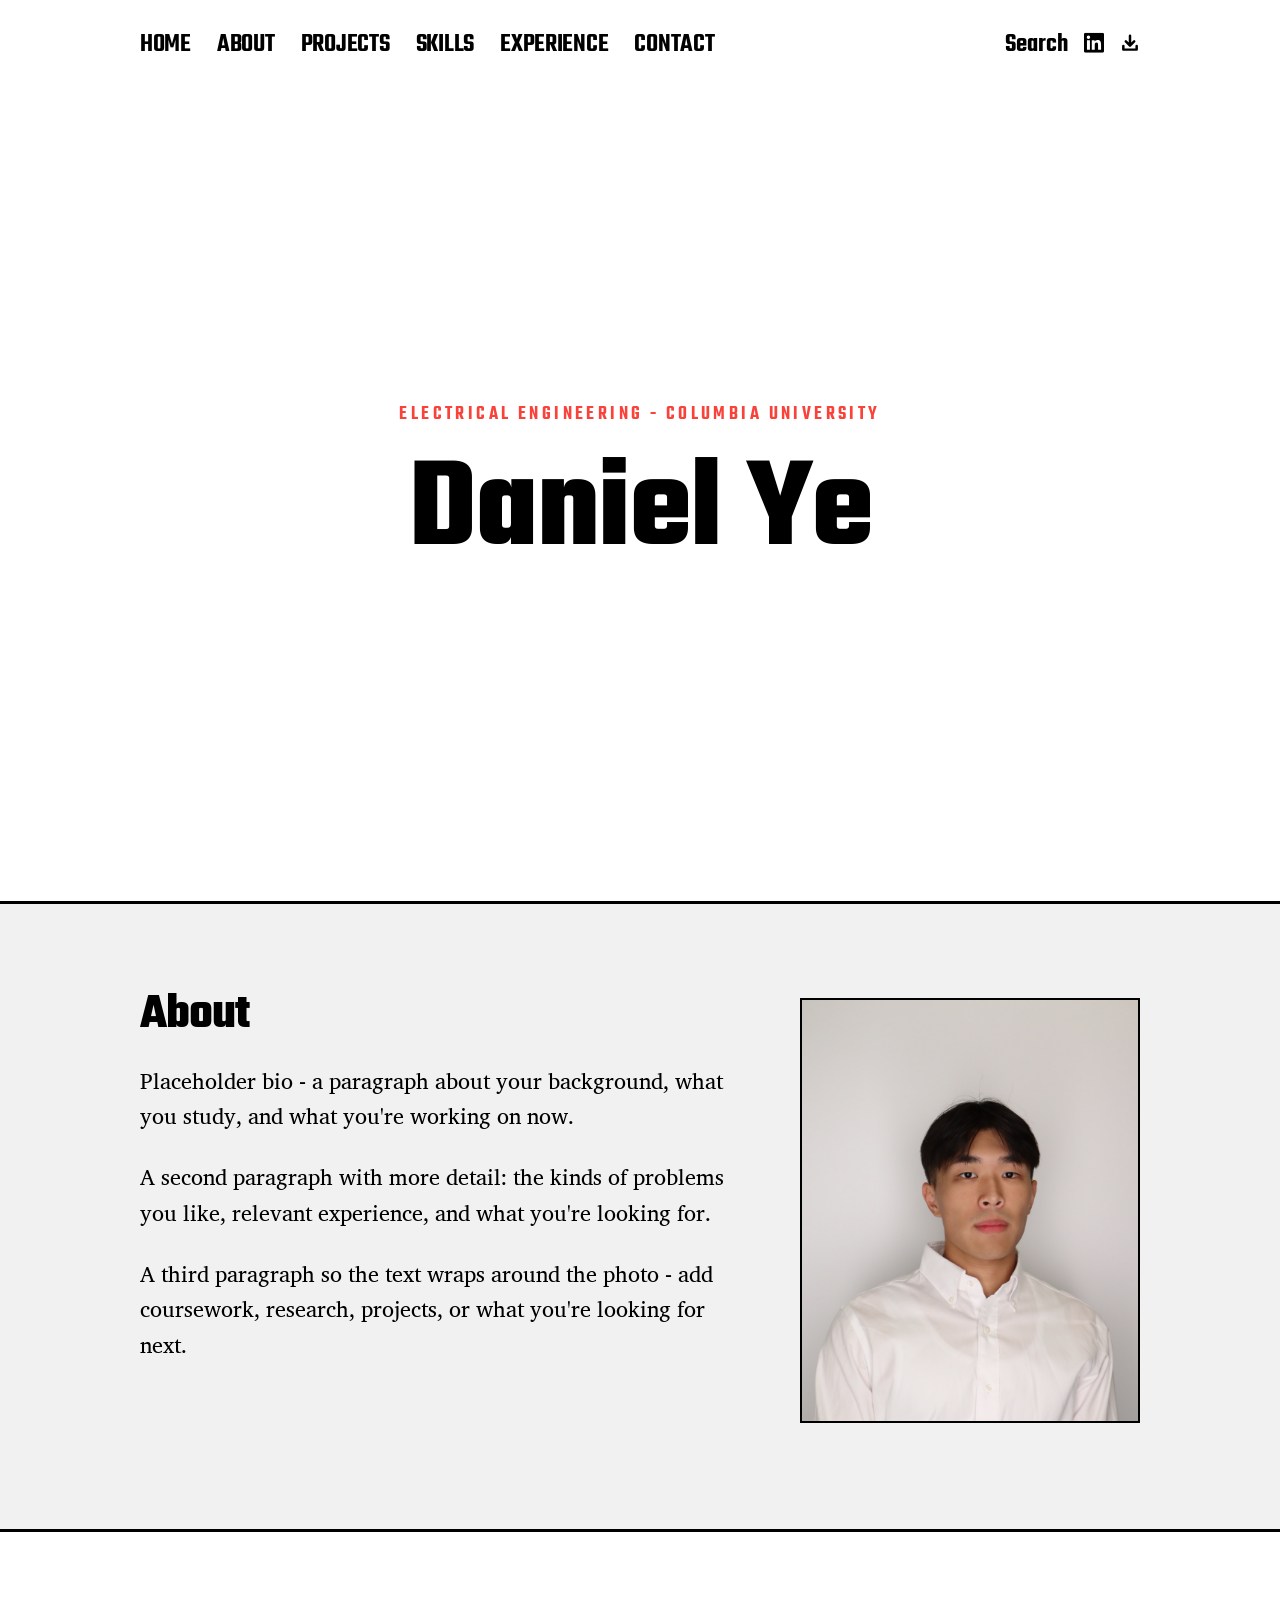
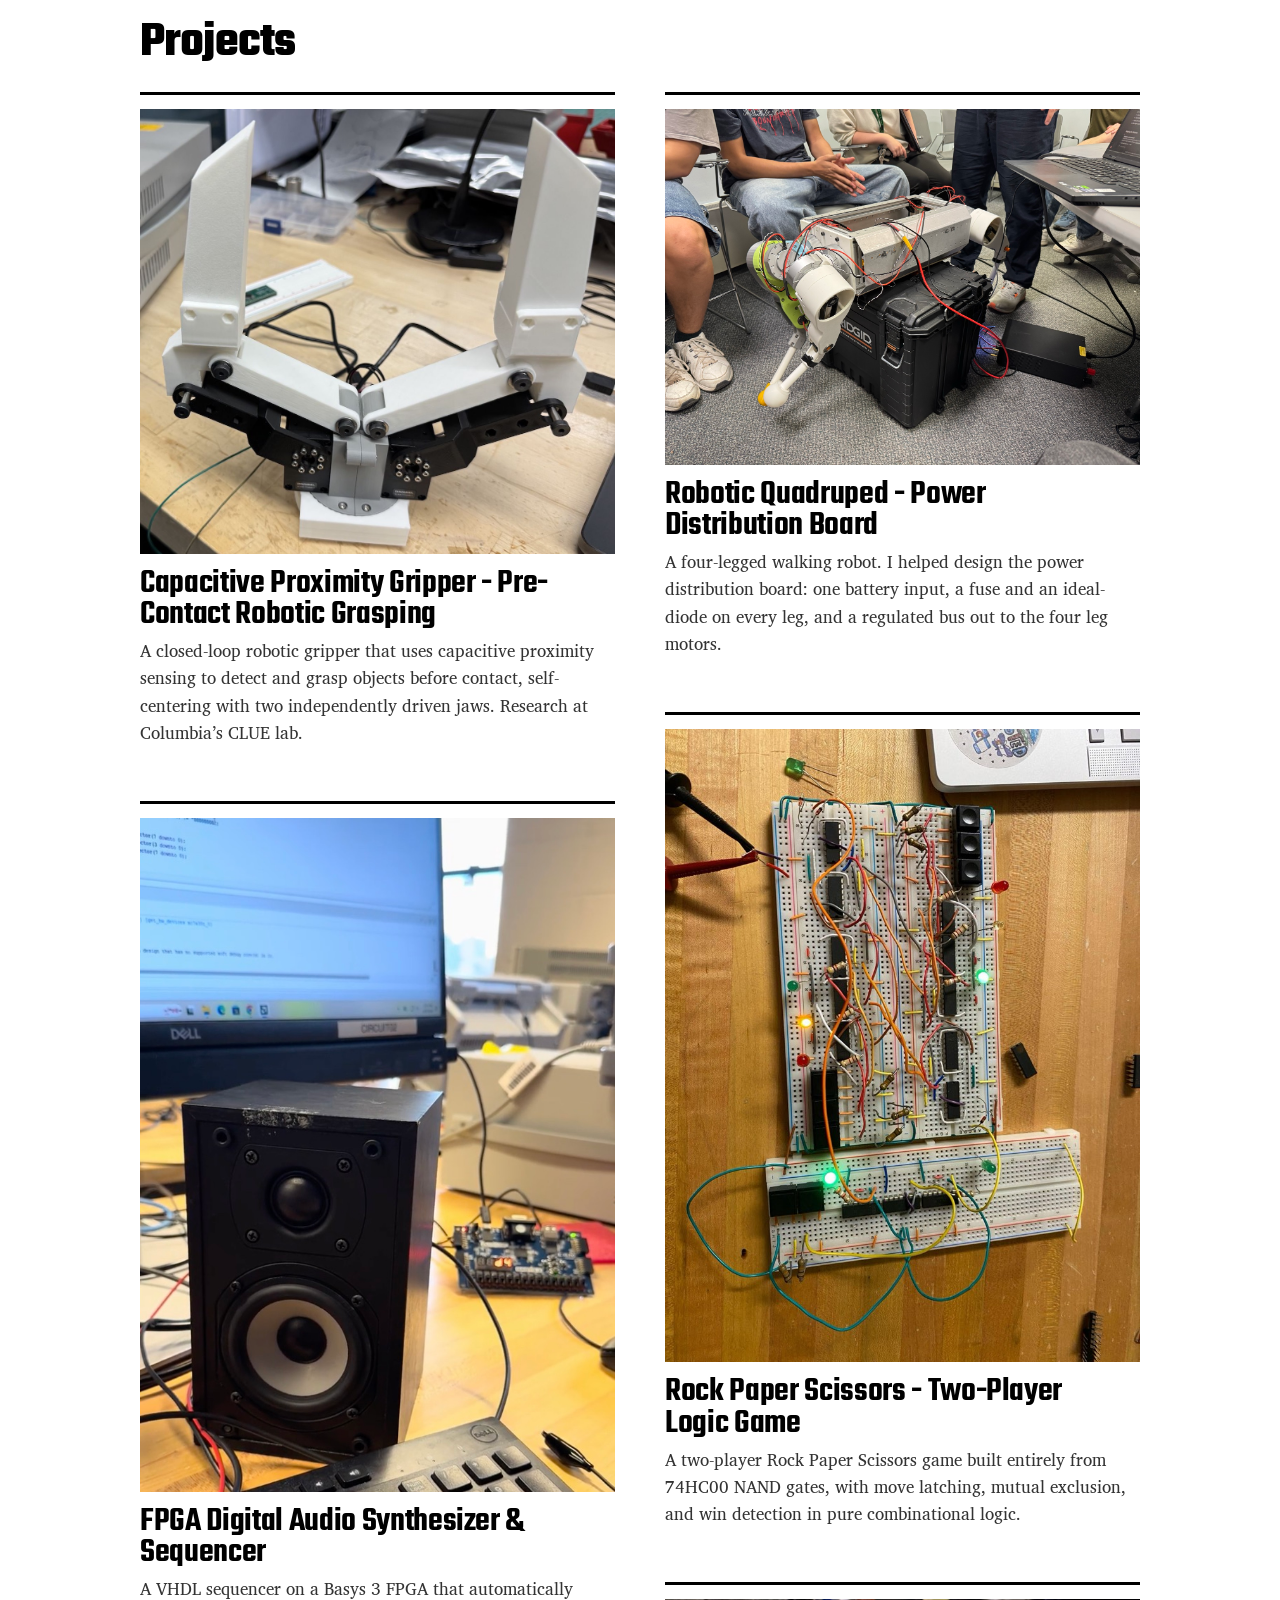
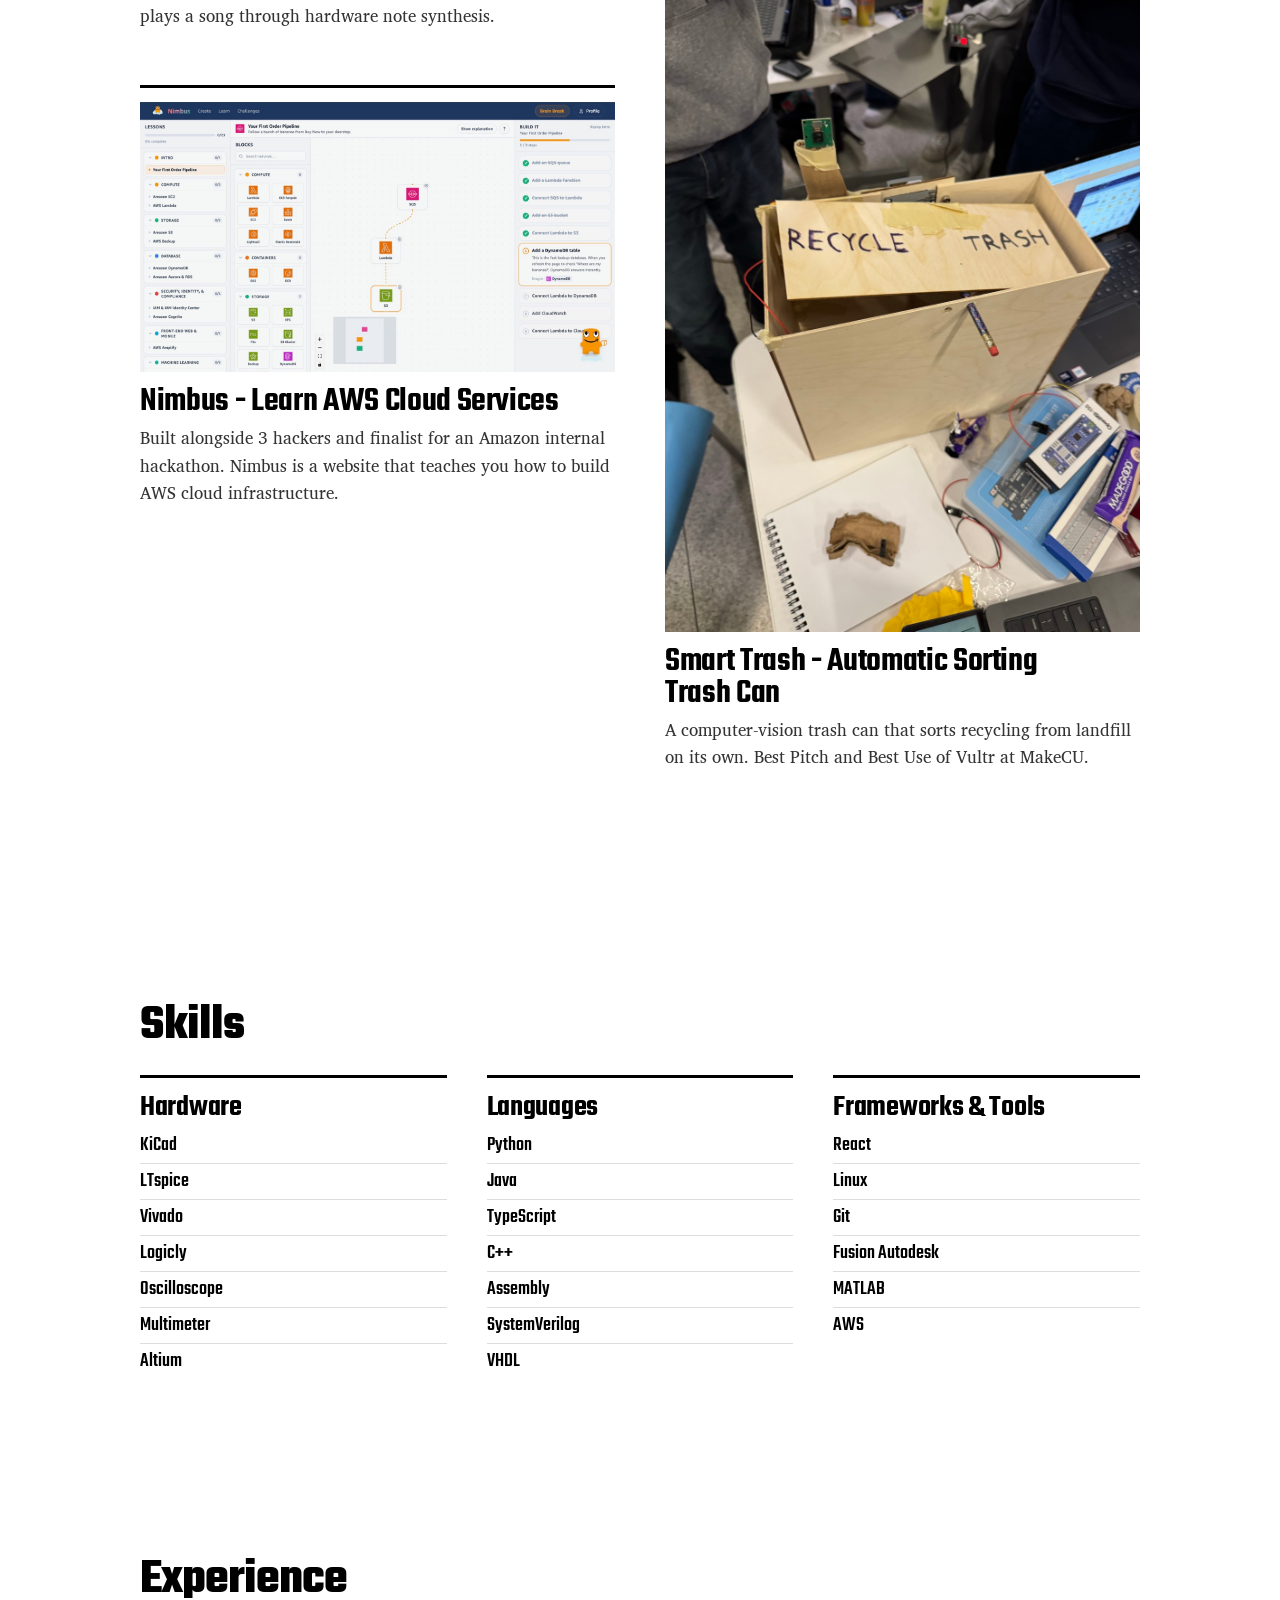
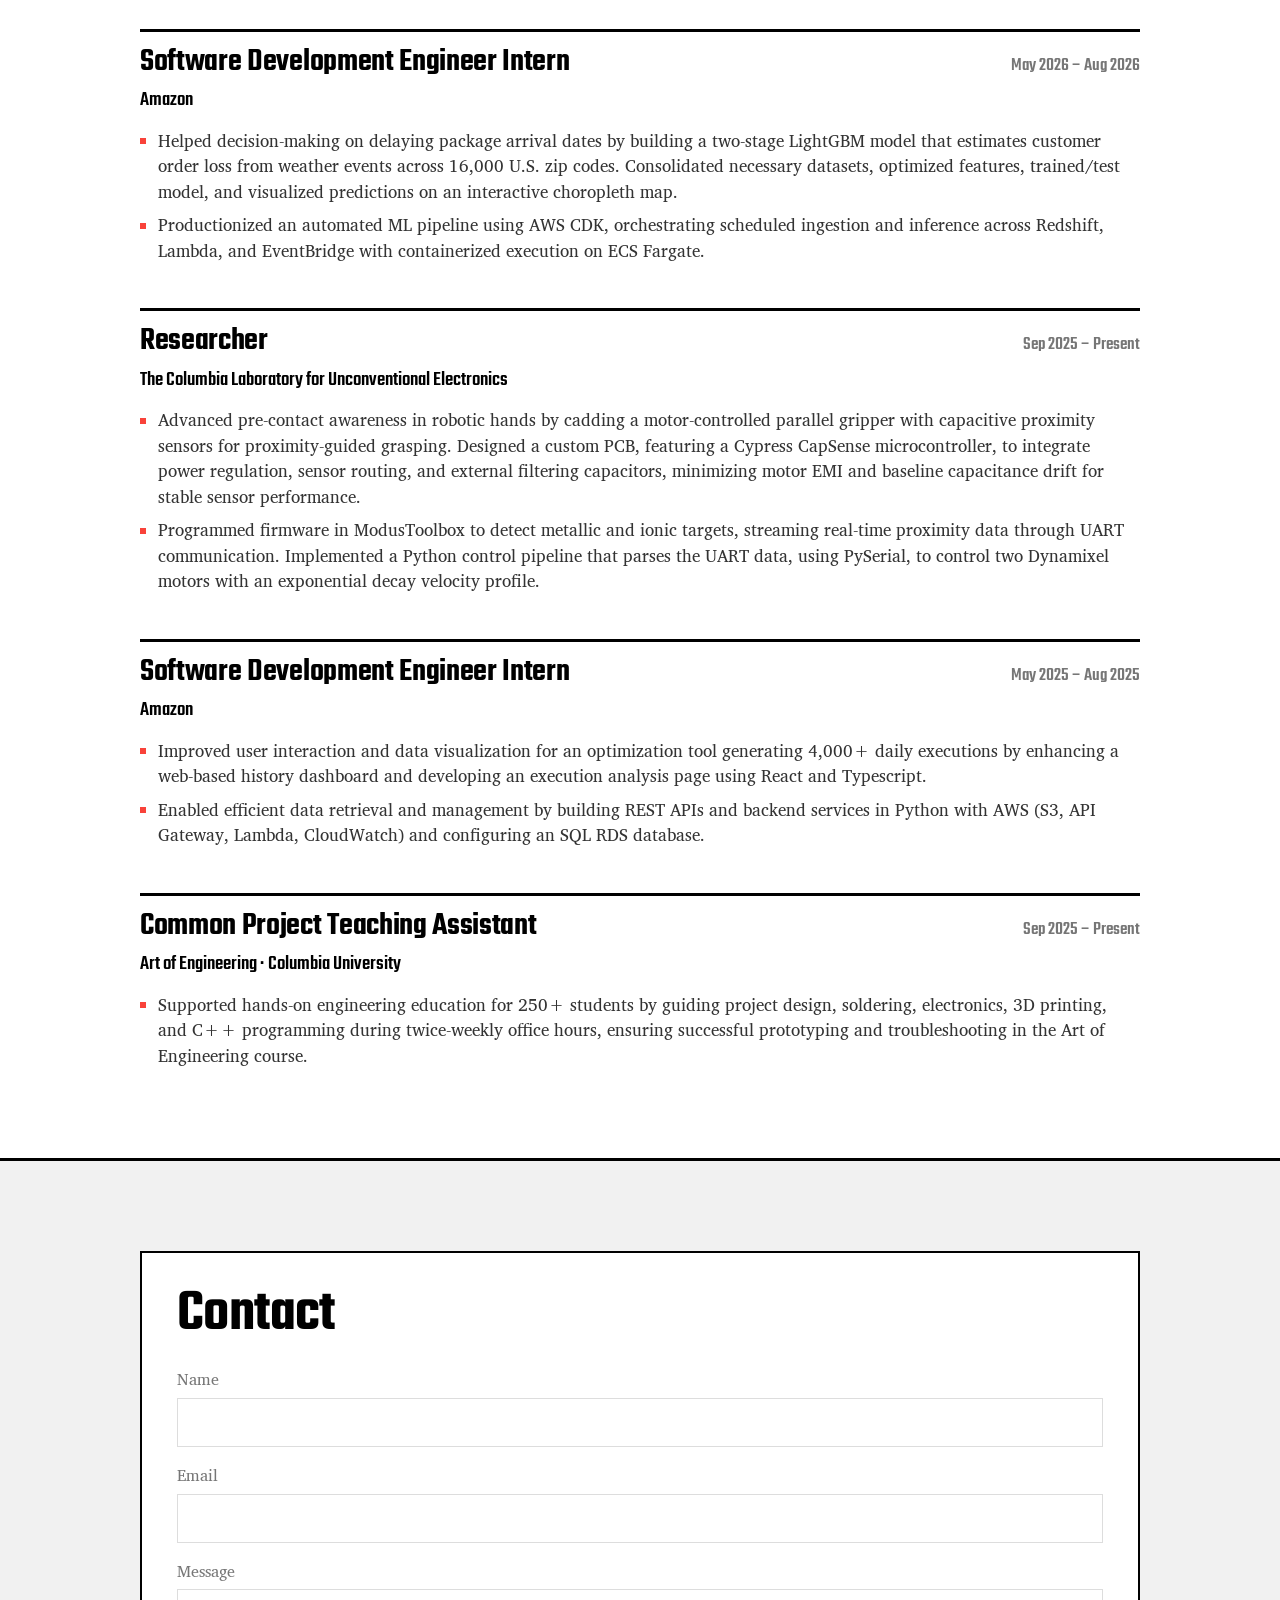
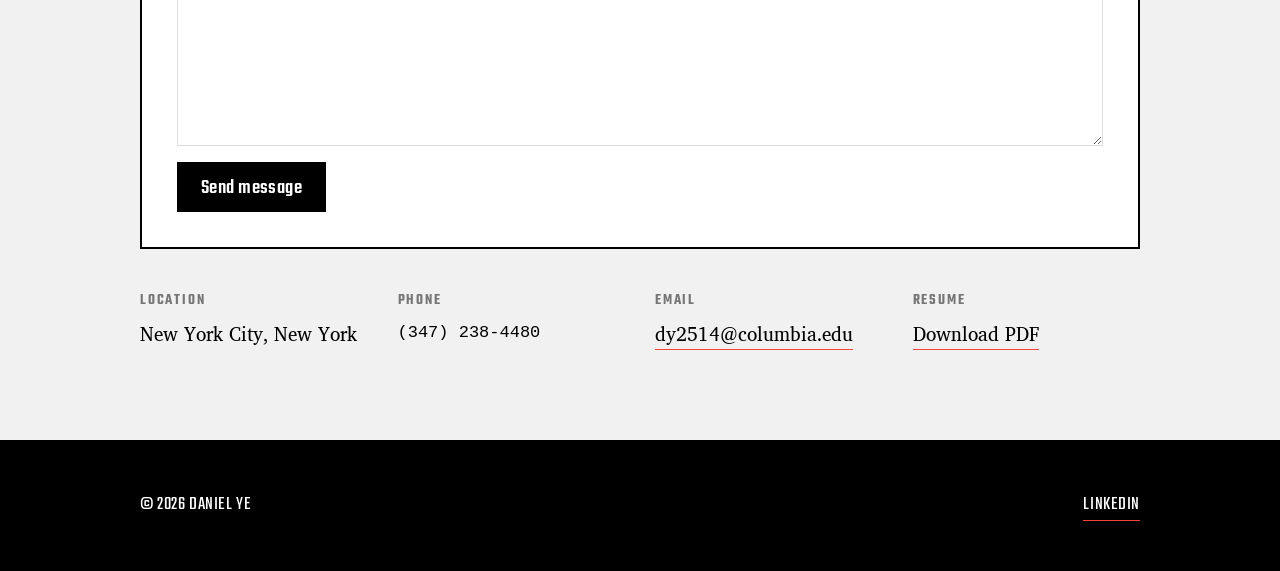
==== index.html @ 320221dc "Contact form opens a mailto to dy2514@columbia.edu Replace the placeholder Formspree endpoint: on su" ====
<!DOCTYPE html>
<html lang="en">
<head>
	<meta charset="UTF-8">
	<meta name="viewport" content="width=device-width, initial-scale=1">
	<title>Daniel Ye</title>
	<meta name="description" content="Daniel Ye - Electrical Engineering, Columbia University.">
	<link rel="preload" as="font" type="font/woff2" href="fonts/teko-700.woff2" crossorigin>
	<link rel="stylesheet" href="css/style.css?v=6">
</head>
<body>

	<header class="site-header-outer">
	<div class="wrap site-header">
		<div class="site-left">
			<a class="site-title" href="#top">Home</a>
			<nav class="site-nav">
				<a href="#about">About</a>
				<a href="#projects">Projects</a>
				<a href="#skills">Skills</a>
				<a href="#experience">Experience</a>
				<a href="#contact">Contact</a>
			</nav>
		</div>
		<div class="site-actions">
			<button id="search-trigger" type="button" class="search-trigger" aria-haspopup="dialog">Search</button>
			<a class="icon-link" href="https://www.linkedin.com/in/danielyye/" target="_blank" rel="noreferrer" aria-label="LinkedIn">
				<svg width="20" height="20" viewBox="0 0 24 24" fill="currentColor" aria-hidden="true">
					<path d="M20.45 20.45h-3.56v-5.58c0-1.33-.03-3.04-1.85-3.04-1.86 0-2.14 1.45-2.14 2.94v5.68H9.34V9h3.41v1.56h.05c.48-.9 1.64-1.85 3.38-1.85 3.61 0 4.28 2.38 4.28 5.47v6.27ZM5.34 7.43a2.07 2.07 0 1 1 0-4.14 2.07 2.07 0 0 1 0 4.14ZM7.12 20.45H3.56V9h3.56v11.45ZM22.22 0H1.77C.79 0 0 .77 0 1.72v20.56C0 23.23.79 24 1.77 24h20.45c.98 0 1.78-.77 1.78-1.72V1.72C24 .77 23.2 0 22.22 0Z"/>
				</svg>
			</a>
			<a class="icon-link" href="resume.pdf" download="Daniel-Ye-Resume.pdf" aria-label="Download Resume" data-tip="Download Resume">
				<svg width="20" height="20" viewBox="0 0 24 24" fill="currentColor" aria-hidden="true">
					<path d="M13.5 3.5a1.5 1.5 0 0 0-3 0v8.38L8.06 9.44a1.5 1.5 0 1 0-2.12 2.12l5 5a1.5 1.5 0 0 0 2.12 0l5-5a1.5 1.5 0 1 0-2.12-2.12l-2.44 2.44Z"/>
					<path d="M4 14.5A1.5 1.5 0 0 1 5.5 16v3h13v-3a1.5 1.5 0 0 1 3 0v4A1.5 1.5 0 0 1 20 21.5H4A1.5 1.5 0 0 1 2.5 20v-4A1.5 1.5 0 0 1 4 14.5Z"/>
				</svg>
			</a>
		</div>
	</div>
	</header>

	<main id="top">
		<section class="wrap hero" id="intro">
			<p class="eyebrow">Electrical Engineering - Columbia University</p>
			<h1>Daniel&nbsp;Ye</h1>
		</section>

		<section class="about" id="about">
			<div class="wrap about-inner">
				<figure class="about-photo">
					<img src="img/headshot.jpg" alt="Daniel Ye" width="900" height="1350">
				</figure>
				<h2>About</h2>
				<p>Placeholder bio - a paragraph about your background, what you study, and what you're working on now.</p>
				<p>A second paragraph with more detail: the kinds of problems you like, relevant experience, and what you're looking for.</p>
				<p>A third paragraph so the text wraps around the photo - add coursework, research, projects, or what you're looking for next.</p>
			</div>
		</section>

		<section class="wrap" id="projects">
			<h2>Projects</h2>
			<div class="grid" id="project-grid">
				<article class="card">
					<a href="projects/capacitive-gripper.html">
						<img class="card-media" src="img/gripper.jpeg" alt="The capacitive proximity gripper: two white 3D-printed jaws on Dynamixel servos" width="1200" height="1125">
						<h3>Capacitive Proximity Gripper - Pre-Contact Robotic Grasping</h3>
						<p>A closed-loop robotic gripper that uses capacitive proximity sensing to detect and grasp objects before contact, self-centering with two independently driven jaws. Research at Columbia&rsquo;s CLUE lab.</p>
					</a>
				</article>
				<article class="card">
					<a href="projects/fpga-synthesizer.html">
						<img class="card-media" src="img/fpga.jpeg" alt="A Basys 3 FPGA wired to a speaker" width="678" height="962">
						<h3>FPGA Digital Audio Synthesizer &amp; Sequencer</h3>
						<p>A VHDL sequencer on a Basys 3 FPGA that automatically plays a song through hardware note synthesis.</p>
					</a>
				</article>
				<article class="card card--colbreak">
					<a href="projects/nimbus.html">
						<img class="card-media" src="img/photo2.jpeg" alt="Nimbus interactive lesson builder" width="1400" height="798">
						<h3>Nimbus - Learn AWS Cloud Services</h3>
						<p>Built alongside 3 hackers and finalist for an Amazon internal hackathon. Nimbus is a website that teaches you how to build AWS cloud infrastructure.</p>
					</a>
				</article>
				<article class="card">
					<a href="projects/robotic-quadruped.html">
						<img class="card-media" src="img/quadruped.jpeg" alt="The assembled quadruped robot at a demo" width="1500" height="1125">
						<h3>Robotic Quadruped - Power Distribution Board</h3>
						<p>A four-legged walking robot. I helped design the power distribution board: one battery input, a fuse and an ideal-diode on every leg, and a regulated bus out to the four leg motors.</p>
					</a>
				</article>
				<article class="card">
					<a href="projects/rock-paper-scissors.html">
						<img class="card-media" src="img/rps.jpeg" alt="The Rock Paper Scissors circuit on two breadboards" width="750" height="1000">
						<h3>Rock Paper Scissors - Two-Player Logic Game</h3>
						<p>A two-player Rock Paper Scissors game built entirely from 74HC00 NAND gates, with move latching, mutual exclusion, and win detection in pure combinational logic.</p>
					</a>
				</article>
				<article class="card">
					<a href="projects/smart-trash.html">
						<img class="card-media" src="img/smarttrash.jpeg" alt="The Smart Trash prototype bin" width="1400" height="1050">
						<h3>Smart Trash - Automatic Sorting Trash Can</h3>
						<p>A computer-vision trash can that sorts recycling from landfill on its own. Best Pitch and Best Use of Vultr at MakeCU.</p>
					</a>
				</article>
			</div>
		</section>

		<section class="wrap" id="skills">
			<h2>Skills</h2>
			<div class="skill-grid">
				<div class="skill-col">
					<h3>Hardware</h3>
					<ul>
						<li>KiCad</li>
						<li>LTspice</li>
						<li>Vivado</li>
						<li>Logicly</li>
						<li>Oscilloscope</li>
						<li>Multimeter</li>
						<li>Altium</li>
					</ul>
				</div>
				<div class="skill-col">
					<h3>Languages</h3>
					<ul>
						<li>Python</li>
						<li>Java</li>
						<li>TypeScript</li>
						<li>C++</li>
						<li>Assembly</li>
						<li>SystemVerilog</li>
						<li>VHDL</li>
					</ul>
				</div>
				<div class="skill-col">
					<h3>Frameworks &amp; Tools</h3>
					<ul>
						<li>React</li>
						<li>Linux</li>
						<li>Git</li>
						<li>Fusion Autodesk</li>
						<li>MATLAB</li>
						<li>AWS</li>
					</ul>
				</div>
			</div>
		</section>

		<section class="wrap" id="experience">
			<h2>Experience</h2>
			<div class="exp-list">
				<article class="exp-item">
					<div class="exp-head">
						<h3>Software Development Engineer Intern</h3>
						<span class="exp-dates">May 2026 &ndash; Aug 2026</span>
					</div>
					<p class="exp-org">Amazon</p>
					<ul class="exp-points">
						<li>Helped decision-making on delaying package arrival dates by building a two-stage LightGBM model that estimates customer order loss from weather events across 16,000 U.S. zip codes. Consolidated necessary datasets, optimized features, trained/test model, and visualized predictions on an interactive choropleth map.</li>
						<li>Productionized an automated ML pipeline using AWS CDK, orchestrating scheduled ingestion and inference across Redshift, Lambda, and EventBridge with containerized execution on ECS Fargate.</li>
					</ul>
				</article>
				<article class="exp-item">
					<div class="exp-head">
						<h3>Researcher</h3>
						<span class="exp-dates">Sep 2025 &ndash; Present</span>
					</div>
					<p class="exp-org">The Columbia Laboratory for Unconventional Electronics</p>
					<ul class="exp-points">
						<li>Advanced pre-contact awareness in robotic hands by cadding a motor-controlled parallel gripper with capacitive proximity sensors for proximity-guided grasping. Designed a custom PCB, featuring a Cypress CapSense microcontroller, to integrate power regulation, sensor routing, and external filtering capacitors, minimizing motor EMI and baseline capacitance drift for stable sensor performance.</li>
						<li>Programmed firmware in ModusToolbox to detect metallic and ionic targets, streaming real-time proximity data through UART communication. Implemented a Python control pipeline that parses the UART data, using PySerial, to control two Dynamixel motors with an exponential decay velocity profile.</li>
					</ul>
				</article>
				<article class="exp-item">
					<div class="exp-head">
						<h3>Software Development Engineer Intern</h3>
						<span class="exp-dates">May 2025 &ndash; Aug 2025</span>
					</div>
					<p class="exp-org">Amazon</p>
					<ul class="exp-points">
						<li>Improved user interaction and data visualization for an optimization tool generating 4,000+ daily executions by enhancing a web-based history dashboard and developing an execution analysis page using React and Typescript.</li>
						<li>Enabled efficient data retrieval and management by building REST APIs and backend services in Python with AWS (S3, API Gateway, Lambda, CloudWatch) and configuring an SQL RDS database.</li>
					</ul>
				</article>
				<article class="exp-item">
					<div class="exp-head">
						<h3>Common Project Teaching Assistant</h3>
						<span class="exp-dates">Sep 2025 &ndash; Present</span>
					</div>
					<p class="exp-org">Art of Engineering &middot; Columbia University</p>
					<ul class="exp-points">
						<li>Supported hands-on engineering education for 250+ students by guiding project design, soldering, electronics, 3D printing, and C++ programming during twice-weekly office hours, ensuring successful prototyping and troubleshooting in the Art of Engineering course.</li>
					</ul>
				</article>
			</div>
		</section>

		<section class="contact" id="contact">
			<div class="wrap contact-inner">
				<div class="contact-card">
					<h2>Contact</h2>
					<form class="contact-form" method="post" enctype="text/plain" action="mailto:dy2514@columbia.edu">
						<label>
							<span>Name</span>
							<input type="text" name="name" required>
						</label>
						<label>
							<span>Email</span>
							<input type="email" name="email" required>
						</label>
						<label>
							<span>Message</span>
							<textarea name="message" rows="5" required></textarea>
						</label>
						<button type="submit" class="btn">Send message</button>
					</form>
				</div>

				<dl class="info-grid">
					<div>
						<dt>Location</dt>
						<dd>New York City, New York</dd>
					</div>
					<div>
						<dt>Phone</dt>
						<dd class="mono">(347)&nbsp;238-4480</dd>
					</div>
					<div>
						<dt>Email</dt>
						<dd><a href="mailto:dy2514@columbia.edu">dy2514@columbia.edu</a></dd>
					</div>
					<div>
						<dt>Resume</dt>
						<dd><a href="resume.pdf" download="Daniel-Ye-Resume.pdf">Download PDF</a></dd>
					</div>
				</dl>
			</div>
		</section>
	</main>

	<footer class="site-footer">
		<div class="wrap">
			<span>&copy; 2026 Daniel Ye</span>
			<span class="footer-links">
				<a href="https://www.linkedin.com/in/danielyye/" target="_blank" rel="noreferrer">LinkedIn</a>
			</span>
		</div>
	</footer>

	<div id="search-overlay" class="search-overlay" hidden>
		<div class="search-modal" role="dialog" aria-modal="true" aria-label="Search">
			<input id="search-input" type="text" placeholder="Jump to a section&hellip;" autocomplete="off">
			<ul id="search-results" class="search-results"></ul>
		</div>
	</div>

	<script>
		(function () {
			var header = document.querySelector('.site-header');
			var outer = document.querySelector('.site-header-outer');
			function setHeaderHeight() {
				document.documentElement.style.setProperty('--header-h', header.offsetHeight + 'px');
			}
			function onScroll() {
				outer.classList.toggle('is-stuck', window.scrollY > 4);
			}
			setHeaderHeight();
			onScroll();
			window.addEventListener('resize', setHeaderHeight);
			window.addEventListener('scroll', onScroll, { passive: true });
		})();

		// Contact form opens the visitor's mail client, pre-addressed to dy2514@columbia.edu
		(function () {
			var form = document.querySelector('.contact-form');
			if (!form) return;
			form.addEventListener('submit', function (e) {
				e.preventDefault();
				var name = (form.elements.name.value || '').trim();
				var email = (form.elements.email.value || '').trim();
				var message = (form.elements.message.value || '').trim();
				var subject = name ? 'Portfolio message from ' + name : 'Portfolio message';
				var body = message + '\n\n- ' + (name || 'a visitor') + (email ? ' (' + email + ')' : '');
				window.location.href = 'mailto:dy2514@columbia.edu?subject='
					+ encodeURIComponent(subject) + '&body=' + encodeURIComponent(body);
			});
		})();
	</script>
	<script src="js/search.js"></script>
	<script src="js/reveal.js"></script>
</body>
</html>
---- css/style.css ----
/* =================================================================
   Personal site - visual language ported from the "Miyazaki"
   WordPress theme by Anders Norén (GPLv2).
   Palette: black / white / signature red-orange (#F9423A)
   Display type: Teko (condensed)   Body type: Charis SIL (serif)
   ================================================================= */

/* ---------- Fonts ---------- */

@font-face { font-family: 'Teko'; font-weight: 400; font-display: swap; src: url(../fonts/teko-regular.woff2) format('woff2'); }
@font-face { font-family: 'Teko'; font-weight: 500; font-display: swap; src: url(../fonts/teko-500.woff2) format('woff2'); }
@font-face { font-family: 'Teko'; font-weight: 600; font-display: swap; src: url(../fonts/teko-600.woff2) format('woff2'); }
@font-face { font-family: 'Teko'; font-weight: 700; font-display: swap; src: url(../fonts/teko-700.woff2) format('woff2'); }

@font-face { font-family: 'Charis SIL'; font-weight: 400; font-style: normal; font-display: swap; src: url(../fonts/charis-regular.woff2) format('woff2'); }
@font-face { font-family: 'Charis SIL'; font-weight: 400; font-style: italic; font-display: swap; src: url(../fonts/charis-italic.woff2) format('woff2'); }
@font-face { font-family: 'Charis SIL'; font-weight: 700; font-style: normal; font-display: swap; src: url(../fonts/charis-700.woff2) format('woff2'); }
@font-face { font-family: 'Charis SIL'; font-weight: 700; font-style: italic; font-display: swap; src: url(../fonts/charis-700italic.woff2) format('woff2'); }

/* ---------- Tokens ---------- */

:root {
	--black: #000;
	--white: #fff;
	--accent: #F9423A;
	--accent-soft: #FCCED2;
	--gray: #767676;
	--gray-light: #ddd;
	--gray-bg: #f1f1f1;

	--display: 'Teko', -apple-system, BlinkMacSystemFont, 'Helvetica Neue', Helvetica, sans-serif;
	--body: 'Charis SIL', Georgia, 'Times New Roman', serif;

	--measure: 40rem;
	--gutter: clamp(1.5rem, 5vw, 4rem);
	--header-h: 9.4rem;
}

/* ---------- Reset ---------- */

*, *::before, *::after { box-sizing: border-box; margin: 0; padding: 0; }

html { font-size: 62.5%; scroll-behavior: smooth; scroll-padding-top: var(--header-h); }

body {
	background: var(--white);
	color: var(--black);
	font-family: var(--body);
	font-size: 1.9rem;
	line-height: 1.6;
	-webkit-font-smoothing: antialiased;
	-moz-osx-font-smoothing: grayscale;
}

img { max-width: 100%; height: auto; display: block; }

a { color: inherit; text-decoration: none; border-bottom: .1em solid var(--accent); transition: color .15s, background-color .15s, border-color .15s; }
a:hover { color: var(--accent); border-bottom-color: transparent; }

::selection { background: var(--black); color: var(--white); }

/* ---------- Layout ---------- */

.wrap { width: calc(100% - 2 * var(--gutter)); max-width: 100rem; margin-inline: auto; }
.wrap--narrow { max-width: 64rem; }

section { padding-block: clamp(4rem, 9vw, 9rem); }

/* ---------- Typography ---------- */

h1, h2, h3, h4 {
	font-family: var(--display);
	font-weight: 600;
	line-height: .92;
	letter-spacing: -0.01em;
	text-transform: none;
}

h1 { font-size: clamp(5.5rem, 16vw, 13rem); font-weight: 700; }
h2 { font-size: clamp(3.6rem, 7vw, 6rem); margin-bottom: .4em; }
h3 { font-size: clamp(2.6rem, 4vw, 3.4rem); margin-bottom: .3em; }

p { margin-bottom: 1.2em; }
p:last-child { margin-bottom: 0; }

code {
	font-family: 'Menlo', ui-monospace, monospace;
	font-size: .88em;
	background: var(--gray-bg);
	padding: .1em .4em;
}

.lead { font-size: clamp(2.1rem, 3vw, 2.6rem); line-height: 1.5; }

.eyebrow {
	font-family: var(--display);
	font-size: 1.9rem;
	font-weight: 600;
	letter-spacing: .18em;
	text-transform: uppercase;
	color: var(--accent);
	border: 0;
}

/* ---------- Header ---------- */

.site-header-outer {
	position: sticky;
	top: 0;
	z-index: 100;
	background: var(--white);
	border-bottom: .1rem solid transparent;
	transition: border-color .2s linear;
}
.site-header-outer.is-stuck { border-bottom-color: var(--black); }

.site-header {
	display: flex;
	align-items: baseline;
	justify-content: space-between;
	gap: 2rem 3rem;
	padding-block: 2.4rem;
}

.site-left {
	display: flex;
	align-items: baseline;
	gap: 2.6rem;
}

/* Home + section links: one uniform display style, matching the Search trigger */
.site-left a,
.site-title {
	font-family: var(--display);
	font-size: 2.6rem;
	font-weight: 600;
	letter-spacing: -0.01em;
	text-transform: uppercase;
	border: 0;
}

.site-nav {
	display: flex;
	gap: 2.6rem;
}
.site-nav a {
	border-bottom: .12rem solid transparent;
	transition: border-color .15s linear, color .15s linear;
}
.site-nav a:hover { color: var(--accent); border-bottom-color: var(--accent); }

.site-actions { display: flex; align-items: center; gap: 1.6rem; }

.icon-link { display: inline-flex; align-items: center; color: var(--black); border: 0; }
.icon-link svg { display: block; }
.icon-link:hover { color: var(--accent); }

.icon-link[data-tip] { position: relative; }
.icon-link[data-tip]::after {
	content: attr(data-tip);
	position: absolute;
	top: calc(100% + .9rem);
	right: 0;
	background: var(--black);
	color: #fff;
	font-family: var(--display);
	font-size: 1.4rem;
	font-weight: 500;
	letter-spacing: .04em;
	text-transform: uppercase;
	white-space: nowrap;
	padding: .5rem .9rem;
	opacity: 0;
	visibility: hidden;
	pointer-events: none;
	transition: opacity .12s linear, visibility 0s linear .12s;
}
.icon-link[data-tip]:hover::after,
.icon-link[data-tip]:focus-visible::after {
	opacity: 1;
	visibility: visible;
	transition: opacity .12s linear;
}

/* Teko's caps sit above the line-box centre; nudge the icon up to match the
   optical centre of the "Search" text next to it. Nudge the glyph, not the
   link box, so the tooltip's containing block stays free of transforms. */
.site-actions .icon-link svg { transform: translateY(-0.12em); }

.search-trigger {
	padding: 0;
	background: none;
	border: 0;
	border-top: .12rem solid transparent;
	border-bottom: .12rem solid transparent;
	border-radius: 0;
	font-family: var(--display);
	font-size: 2.6rem;
	font-weight: 600;
	line-height: 1;
	color: var(--black);
	cursor: pointer;
	transition: border-color .15s linear, color .15s linear;
}
.search-trigger:hover,
.search-trigger:focus-visible { border-bottom-color: var(--black); outline: none; }

/* ---------- Search overlay ---------- */

.search-overlay[hidden] { display: none; }
.search-overlay {
	position: fixed;
	inset: 0;
	background: rgba(0, 0, 0, .35);
	display: flex;
	align-items: flex-start;
	justify-content: center;
	padding-top: 14vh;
	z-index: 200;
}
.search-modal {
	width: calc(100% - 3rem);
	max-width: 46rem;
	background: #fff;
	border: .2rem solid var(--black);
	border-radius: .6rem;
	padding: 1.4rem;
}
.search-modal input {
	width: 100%;
	padding: 1rem 1.2rem;
	font-family: var(--body);
	font-size: 1.8rem;
	border: .1rem solid var(--gray-light);
	border-radius: .4rem;
}
.search-modal input:focus { outline: none; border-color: var(--accent); }
.search-results { list-style: none; margin: 1rem 0 0; padding: 0; }
.search-results li {
	padding: .9rem 1.2rem;
	font-family: var(--display);
	font-size: 2rem;
	font-weight: 500;
	text-transform: uppercase;
	letter-spacing: .03em;
	border-radius: .4rem;
	cursor: pointer;
}
.search-results li.is-active,
.search-results li:hover { background: var(--black); color: #fff; }

/* ---------- Hero ---------- */

.hero {
	min-height: calc(100vh - var(--header-h));
	min-height: calc(100dvh - var(--header-h));
	display: flex;
	flex-direction: column;
	justify-content: center;
	padding-block: clamp(4rem, 10vw, 9rem);
	text-align: center;
}
.hero h1 { margin-bottom: .15em; }
.hero .lead { max-width: var(--measure); margin-inline: auto; }

/* Section headings in the big Miyazaki display style */
main > section > h2,
.about-inner > h2 {
	font-size: clamp(3.4rem, 6vw, 5rem);
	font-weight: 700;
	line-height: .85;
	letter-spacing: -0.02em;
	margin-bottom: .55em;
}

/* ---------- Cards / grid ---------- */

/* Masonry-style columns - cards keep their image's natural height */
.grid {
	column-count: 2;
	column-gap: clamp(2rem, 5vw, 5rem);
}

.card {
	break-inside: avoid;
	border-top: .3rem solid var(--black);
	padding-top: 1.4rem;
	margin-bottom: clamp(3rem, 6vw, 5.5rem);
}
/* Force everything after this card into the next column */
.card--colbreak { break-after: column; }
.card-media {
	display: block;
	width: 100%;
	height: auto;
	background: var(--gray-bg);
	margin-bottom: 1.4rem;
}
.card h3 { position: relative; margin-bottom: .2em; padding-right: 1.4em; }
.card h3::after {
	content: "\2192";
	position: absolute;
	top: 0;
	right: 0;
	color: var(--accent);
	opacity: 0;
	transform: translateX(-.3em);
	transition: opacity .15s ease-out, transform .15s ease-out;
}
.card p { font-size: 1.7rem; color: #333; }
.card a { border: 0; }
.card a:hover h3 { color: var(--accent); }
.card a:hover h3::after,
.card a:focus-visible h3::after { opacity: 1; transform: translateX(0); }

/* Scroll-reveal (added only when JS enables it) */
.grid.is-revealing .card,
.skill-grid.is-revealing .skill-col,
.exp-list.is-revealing .exp-item { opacity: 0; transform: translateY(6vh); }
.grid.is-revealing .card.in-view,
.skill-grid.is-revealing .skill-col.in-view,
.exp-list.is-revealing .exp-item.in-view {
	opacity: 1;
	transform: translateY(0);
	transition: opacity .55s ease-out, transform .55s ease-out;
}
@media (prefers-reduced-motion: reduce) {
	.grid.is-revealing .card,
	.skill-grid.is-revealing .skill-col,
	.exp-list.is-revealing .exp-item { opacity: 1; transform: none; transition: none; }
}

/* ---------- About ---------- */

.about {
	background: var(--gray-bg);
	border-top: .3rem solid var(--black);
	border-bottom: .3rem solid var(--black);
	overflow: hidden;
}

/* Scroll-in: text from the left, photo from the right */
.about-inner.is-revealing > h2,
.about-inner.is-revealing > p { opacity: 0; transform: translateX(-5rem); }
.about-inner.is-revealing .about-photo { opacity: 0; transform: translateX(5rem); }
.about-inner.is-revealing.in-view > h2,
.about-inner.is-revealing.in-view > p,
.about-inner.is-revealing.in-view .about-photo {
	opacity: 1;
	transform: none;
	transition: opacity .6s ease-out, transform .6s ease-out;
}
.about-inner.is-revealing.in-view > p:nth-of-type(1) { transition-delay: 70ms; }
.about-inner.is-revealing.in-view > p:nth-of-type(2) { transition-delay: 130ms; }
.about-inner.is-revealing.in-view > p:nth-of-type(3) { transition-delay: 190ms; }
@media (prefers-reduced-motion: reduce) {
	.about-inner.is-revealing > h2,
	.about-inner.is-revealing > p,
	.about-inner.is-revealing .about-photo { opacity: 1; transform: none; transition: none; }
}

.about-inner::after { content: ""; display: block; clear: both; }
.about-inner > p { font-size: clamp(1.9rem, 2.3vw, 2.2rem); }

/* Photo floats right; the bio wraps around it, Miyazaki alignright style */
.about-photo {
	float: right;
	width: clamp(20rem, 36%, 34rem);
	margin: .4rem 0 1.6rem clamp(2rem, 4vw, 4.5rem);
}
.about-photo img {
	width: 100%;
	aspect-ratio: 4 / 5;
	object-fit: cover;
	object-position: top;
	background: var(--gray-bg);
	border: .2rem solid var(--black);
	display: block;
}

/* ---------- Skills ---------- */

.skill-grid {
	display: grid;
	gap: clamp(2rem, 4vw, 4rem);
	grid-template-columns: repeat(3, 1fr);
}
.skill-col { border-top: .3rem solid var(--black); padding-top: 1.6rem; }
.skill-col h3 {
	font-family: var(--display);
	font-size: clamp(2.4rem, 3vw, 3rem);
	font-weight: 600;
	letter-spacing: -0.01em;
	margin: 0 0 1.2rem;
}
.skill-col ul { list-style: none; margin: 0; padding: 0; }
.skill-col li {
	font-family: var(--display);
	font-size: 2rem;
	font-weight: 500;
	line-height: 1.15;
	padding: .6rem 0;
	border-top: .1rem solid var(--gray-light);
}
.skill-col li:first-child { border-top: 0; padding-top: 0; }

/* ---------- Experience ---------- */

.exp-list { display: flex; flex-direction: column; }
.exp-item {
	border-top: .3rem solid var(--black);
	padding-top: 1.6rem;
	margin-bottom: clamp(2.5rem, 5vw, 4.5rem);
}
.exp-item:last-child { margin-bottom: 0; }
.exp-head {
	display: flex;
	justify-content: space-between;
	align-items: baseline;
	gap: .4rem 2rem;
	flex-wrap: wrap;
}
.exp-item h3 {
	font-family: var(--display);
	font-size: clamp(2.4rem, 3.4vw, 3.2rem);
	font-weight: 600;
	letter-spacing: -0.01em;
	margin: 0;
}
.exp-dates {
	font-family: var(--display);
	font-size: 1.9rem;
	font-weight: 500;
	color: var(--gray);
	white-space: nowrap;
}
.exp-org {
	font-family: var(--display);
	font-size: 2.1rem;
	font-weight: 500;
	margin: .3rem 0 1rem;
}
.exp-points { list-style: none; margin: 0; padding: 0; display: flex; flex-direction: column; gap: .8rem; }
.exp-points li {
	position: relative;
	padding-left: 1.8rem;
	font-size: 1.7rem;
	line-height: 1.5;
	color: #333;
}
.exp-points li::before {
	content: "";
	position: absolute;
	left: 0;
	top: .62em;
	width: .6rem;
	height: .6rem;
	background: var(--accent);
}

/* ---------- Footer ---------- */

.site-footer {
	background: var(--black);
	color: var(--white);
	padding-block: clamp(3rem, 6vw, 5rem);
}
.site-footer a { border-bottom-color: var(--accent); }
.site-footer a:hover { color: var(--accent); }
.site-footer .wrap { display: flex; justify-content: space-between; flex-wrap: wrap; gap: 1.5rem; font-family: var(--display); font-size: 1.9rem; letter-spacing: .03em; text-transform: uppercase; }
.footer-links { display: inline-flex; gap: 1.8rem; }

/* ---------- Contact ---------- */

.contact {
	background: var(--gray-bg);
	border-top: .3rem solid var(--black);
}

.contact-inner {
	display: flex;
	flex-direction: column;
	gap: clamp(2.5rem, 5vw, 4rem);
}

.contact-card {
	background: #fff;
	border: .2rem solid var(--black);
	padding: clamp(2rem, 4vw, 3.5rem);
}
.contact-card h2 { margin-top: 0; }

.contact-form { display: flex; flex-direction: column; gap: 1.6rem; }
.contact-form label { display: flex; flex-direction: column; gap: .5rem; }
.contact-form label span { font-size: 1.6rem; color: var(--gray); }
.contact-form input,
.contact-form textarea {
	font-family: var(--body);
	font-size: 1.7rem;
	padding: 1rem 1.2rem;
	background: #fff;
	border: .1rem solid var(--gray-light);
	border-radius: 0;
	resize: vertical;
}
.contact-form input:focus,
.contact-form textarea:focus { outline: none; border-color: var(--black); }

.btn {
	align-self: flex-start;
	background: var(--black);
	color: #fff;
	font-family: var(--display);
	font-size: 2.1rem;
	font-weight: 500;
	letter-spacing: .02em;
	padding: 1.1rem 2.4rem .9rem;
	border: 0;
	border-radius: 0;
	cursor: pointer;
	transition: background-color .15s linear;
}
.btn:hover,
.btn:focus { background: var(--accent); }

.info-grid {
	display: grid;
	grid-template-columns: repeat(4, 1fr);
	gap: 2rem 3rem;
	margin: 0;
}
.info-grid dt {
	font-family: var(--display);
	font-size: 1.5rem;
	font-weight: 600;
	text-transform: uppercase;
	letter-spacing: .12em;
	color: var(--gray);
	margin-bottom: .6rem;
}
.info-grid dd { margin: 0; font-size: 1.9rem; }
.info-grid .mono { font-family: 'Menlo', ui-monospace, monospace; font-size: 1.7rem; white-space: nowrap; }
.info-grid a { border-bottom-color: var(--accent); }

/* ---------- Project page ---------- */

.project { padding-top: clamp(4rem, 9vw, 8rem); overflow-x: clip; }
.project-header { padding-bottom: clamp(3rem, 6vw, 5rem); }
.project-header h1 {
	font-size: clamp(4rem, 9vw, 7rem);
	margin: .12em 0 .3em;
}
.project-header .lead { font-size: clamp(1.7rem, 2.2vw, 2rem); }
.project-links {
	margin: 1.4rem 0 0;
	display: flex;
	flex-wrap: wrap;
	gap: .6rem 2.4rem;
	font-family: var(--display);
	font-size: 1.9rem;
	font-weight: 500;
	text-transform: uppercase;
	letter-spacing: .04em;
}
.project-links a { border: 0; }
.project-links a:hover { color: var(--accent); }
.project-body { padding-bottom: clamp(6rem, 12vw, 12rem); }

.project-shot {
	display: block;
	width: 100%;
	aspect-ratio: 16 / 9;
	object-fit: cover;
	background: var(--gray-bg);
	border: .2rem solid var(--black);
	margin-bottom: clamp(3rem, 7vw, 6rem);
}

/* Single portrait photo (no carousel) */
.project-photo {
	display: block;
	width: 100%;
	max-width: 34rem;
	height: auto;
	margin: 0 auto clamp(3rem, 7vw, 6rem);
	background: var(--gray-bg);
	border: .2rem solid var(--black);
}

/* ---------- Carousel ---------- */

.carousel { margin-bottom: clamp(3rem, 7vw, 6rem); }
.carousel-frame { position: relative; }
.carousel-viewport {
	border: .2rem solid var(--black);
	background: var(--gray-bg);
	overflow-x: auto;
	overflow-y: hidden;
	scroll-snap-type: x mandatory;
	scrollbar-width: none;
	-webkit-overflow-scrolling: touch;
	overscroll-behavior-x: contain;
}
.carousel-viewport::-webkit-scrollbar { display: none; }
.carousel-track { display: flex; }
.carousel-slide {
	flex: 0 0 100%;
	margin: 0;
	scroll-snap-align: start;
}
.carousel-slide img,
.carousel-slide iframe,
.carousel-slide video {
	display: block;
	width: 100%;
	aspect-ratio: 16 / 9;
	object-fit: cover;
	border: 0;
	background: var(--gray-bg);
}

/* Portrait media (phone photos/video): show the whole frame instead of cropping,
   and keep the overall carousel from towering over the page */
.carousel--portrait { max-width: 34rem; margin-inline: auto; }
.carousel--portrait .carousel-slide img,
.carousel--portrait .carousel-slide video,
.carousel--portrait .carousel-slide iframe {
	aspect-ratio: 3 / 4;
	object-fit: contain;
}

/* Square box: for a set of mixed-orientation media (video, portrait photo,
   landscape diagram); everything shows uncropped with modest letterboxing */
.carousel--square { max-width: 44rem; margin-inline: auto; }
.carousel--square .carousel-slide img,
.carousel--square .carousel-slide video,
.carousel--square .carousel-slide iframe {
	aspect-ratio: 1 / 1;
	object-fit: contain;
}

/* Gallery strip: full-bleed row of large images, no frame, scrolls one at a time */
.carousel--gallery { max-width: none; margin-inline: calc(50% - 50vw); }
.carousel--gallery .carousel-viewport {
	border: 0;
	background: transparent;
	scroll-padding-left: max(var(--gutter), calc(50vw - 50rem));
}
.carousel--gallery .carousel-track {
	gap: clamp(.5rem, 1.2vw, 1rem);
	padding-inline: max(var(--gutter), calc(50vw - 50rem));
	/* when the images don't fill the width, sit them centred; `safe` keeps
	   the start reachable once there are enough to overflow and scroll */
	justify-content: safe center;
}
.carousel--gallery .carousel-slide {
	flex: 0 0 auto;
	width: auto;
	height: clamp(24rem, 60vw, 44rem);
	scroll-snap-align: start;
}
.carousel--gallery .carousel-slide img,
.carousel--gallery .carousel-slide video,
.carousel--gallery .carousel-slide iframe {
	width: auto;
	height: 100%;
	max-width: 90vw;
	aspect-ratio: auto;
	object-fit: contain;
	background: transparent;
}
/* iframes have no intrinsic size; a <video> keeps its own aspect ratio
   (aspect-ratio:auto above) once the file's dimensions load */
.carousel--gallery .carousel-slide iframe { aspect-ratio: 16 / 9; }
.carousel--gallery .carousel-prev { left: max(1rem, calc(50vw - 50rem)); }
.carousel--gallery .carousel-next { right: max(1rem, calc(50vw - 50rem)); }
@media (max-width: 40rem) {
	.carousel--gallery .carousel-slide { height: 80vw; }
}
.carousel-arrow {
	position: absolute;
	top: 50%;
	transform: translateY(-50%);
	width: 4.4rem;
	height: 4.4rem;
	display: flex;
	align-items: center;
	justify-content: center;
	padding: 0 0 .3rem;
	background: var(--black);
	color: #fff;
	border: 0;
	border-radius: 0;
	font-family: var(--display);
	font-size: 3rem;
	line-height: 1;
	cursor: pointer;
	transition: background-color .15s linear;
}
.carousel-arrow:hover,
.carousel-arrow:focus-visible { background: var(--accent); outline: none; }
.carousel-arrow:disabled { opacity: .28; cursor: default; }
.carousel-arrow:disabled:hover { background: var(--black); }
.carousel-prev { left: 0; }
.carousel-next { right: 0; }
.carousel-dots {
	display: flex;
	justify-content: center;
	gap: .8rem;
	margin-top: 1.4rem;
}
.carousel-dots button {
	width: 1.4rem;
	height: 1.4rem;
	padding: 0;
	background: transparent;
	border: .2rem solid var(--black);
	border-radius: 0;
	cursor: pointer;
	transition: background-color .15s linear;
}
.carousel-dots button[aria-selected="true"] { background: var(--accent); border-color: var(--accent); }

.project-cols {
	display: grid;
	grid-template-columns: 1fr 1fr;
	gap: clamp(2.5rem, 6vw, 6rem);
	align-items: start;
	margin-bottom: clamp(3rem, 7vw, 6rem);
}
.project-col h2 {
	font-size: clamp(2.6rem, 3.6vw, 3.4rem);
	font-weight: 700;
	letter-spacing: -0.02em;
	border-top: .3rem solid var(--black);
	padding-top: 1.4rem;
	margin: 1.8em 0 .5em;
}
.project-col h2:first-child { margin-top: 0; }
.project-col p { font-size: clamp(1.7rem, 2vw, 1.9rem); }
.project-col ul:not(.tech-tags) {
	list-style: none;
	margin: 0;
	padding: 0;
	font-size: clamp(1.7rem, 2vw, 1.9rem);
	line-height: 1.5;
}
.project-col ul:not(.tech-tags) li {
	position: relative;
	padding-left: 1.9rem;
	margin-bottom: 1.1em;
}
.project-col ul:not(.tech-tags) li:last-child { margin-bottom: 0; }
.project-col ul:not(.tech-tags) li::before {
	content: "";
	position: absolute;
	left: 0;
	top: .62em;
	width: .6rem;
	height: .6rem;
	background: var(--accent);
}

.tech-tags {
	list-style: none;
	margin: 0;
	padding: 0;
	display: flex;
	flex-wrap: wrap;
	align-items: flex-start;
	gap: .8rem;
}
.tech-tags li {
	margin: 0;
	font-family: 'Menlo', ui-monospace, monospace;
	font-size: 1.5rem;
	line-height: 1.2;
	white-space: nowrap;
	padding: .7rem 1.1rem;
	background: var(--gray-bg);
	border: .1rem solid var(--gray-light);
	color: #333;
}

.project-back {
	margin-top: clamp(3rem, 6vw, 5rem);
	border-top: .3rem solid var(--black);
	padding-top: 1.4rem;
}
.project-back a {
	font-family: var(--display);
	font-size: 2rem;
	font-weight: 500;
	text-transform: uppercase;
	letter-spacing: .04em;
	border: 0;
}
.project-back a:hover { color: var(--accent); }

/* Project-page scroll reveal */
.project-cols.is-revealing .project-col { opacity: 0; }
.project-cols.is-revealing .project-col:first-child { transform: translateX(-4rem); }
.project-cols.is-revealing .project-col:last-child { transform: translateX(4rem); }
.project-cols.is-revealing.in-view .project-col {
	opacity: 1;
	transform: none;
	transition: opacity .6s ease-out, transform .6s ease-out;
}
.project-shot.is-revealing,
.carousel.is-revealing,
.project-photo.is-revealing { opacity: 0; transform: translateY(4rem); }
.project-shot.is-revealing.in-view,
.carousel.is-revealing.in-view,
.project-photo.is-revealing.in-view {
	opacity: 1;
	transform: none;
	transition: opacity .6s ease-out, transform .6s ease-out;
}
@media (prefers-reduced-motion: reduce) {
	.project-cols.is-revealing .project-col,
	.project-shot.is-revealing,
	.carousel.is-revealing,
	.project-photo.is-revealing { opacity: 1; transform: none; transition: none; }
}

/* ---------- Utilities ---------- */

.divider { border: 0; border-top: .3rem solid var(--black); margin-block: clamp(3rem, 6vw, 5rem); }
.stack > * + * { margin-top: 1.2em; }

/* ---------- Responsive ---------- */

@media (max-width: 940px) {
	.site-nav { display: none; }
}

@media (max-width: 720px) {
	.info-grid { grid-template-columns: 1fr 1fr; }
	.skill-grid { grid-template-columns: 1fr; }
	.about-photo { float: none; width: 100%; max-width: 24rem; margin: 0 0 2rem; }
	.grid { column-count: 1; }
	.project-cols { grid-template-columns: 1fr; }
	.project-cols.is-revealing .project-col:first-child,
	.project-cols.is-revealing .project-col:last-child { transform: translateY(4rem); }
	.site-header { gap: 1.4rem 2rem; }
	.search-trigger { font-size: 2.2rem; }
}
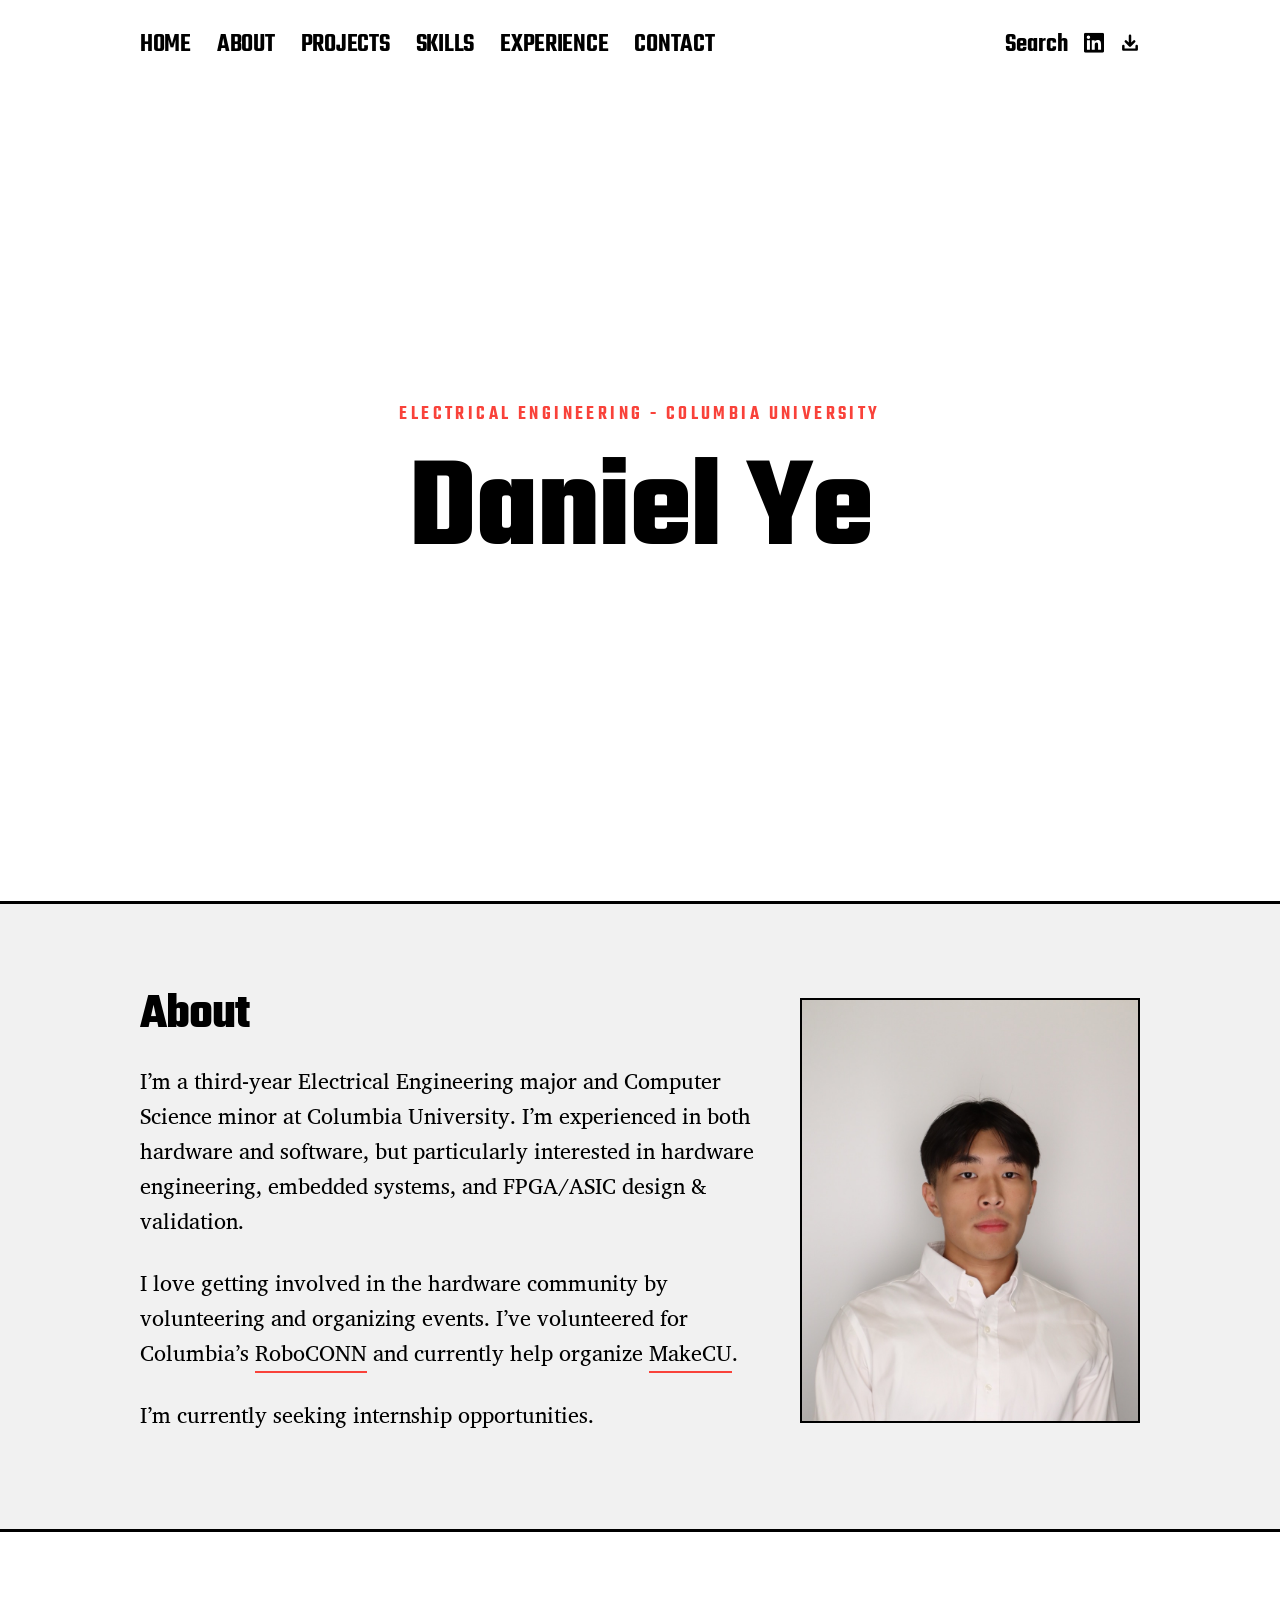
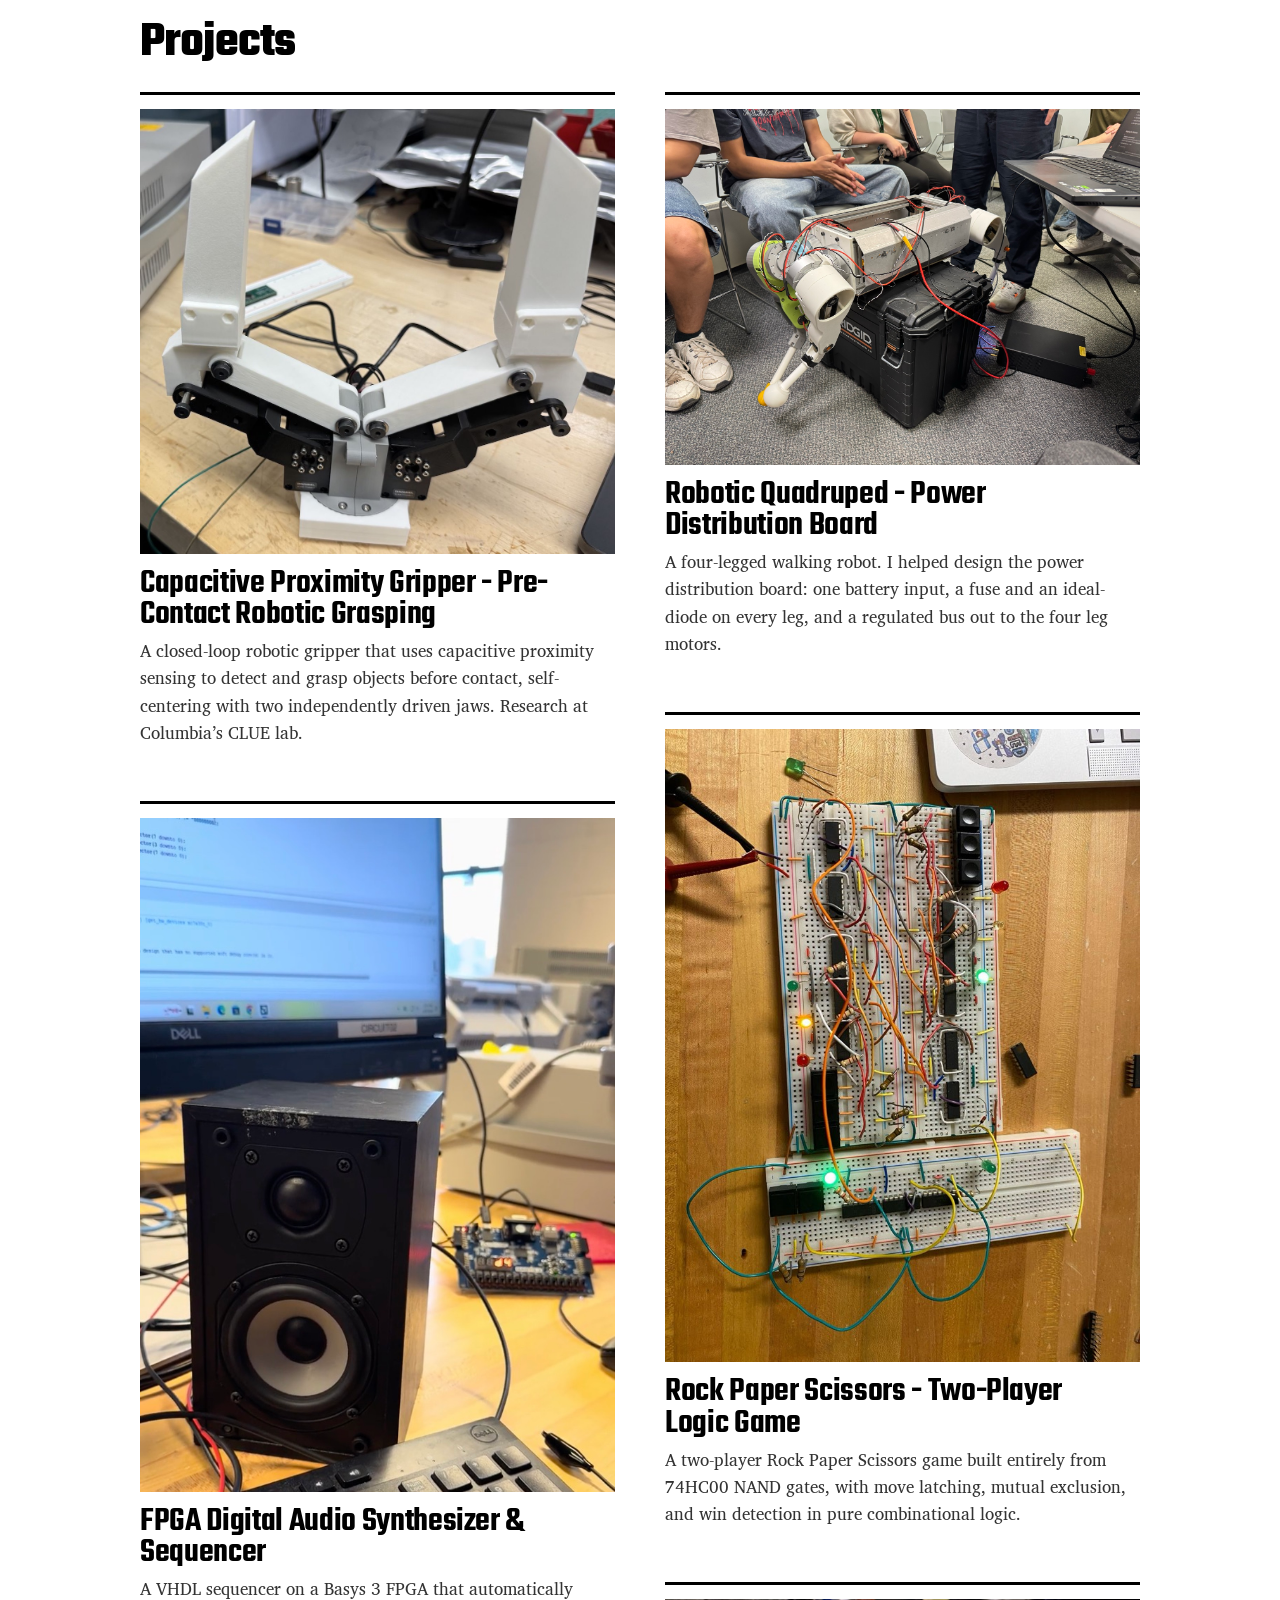
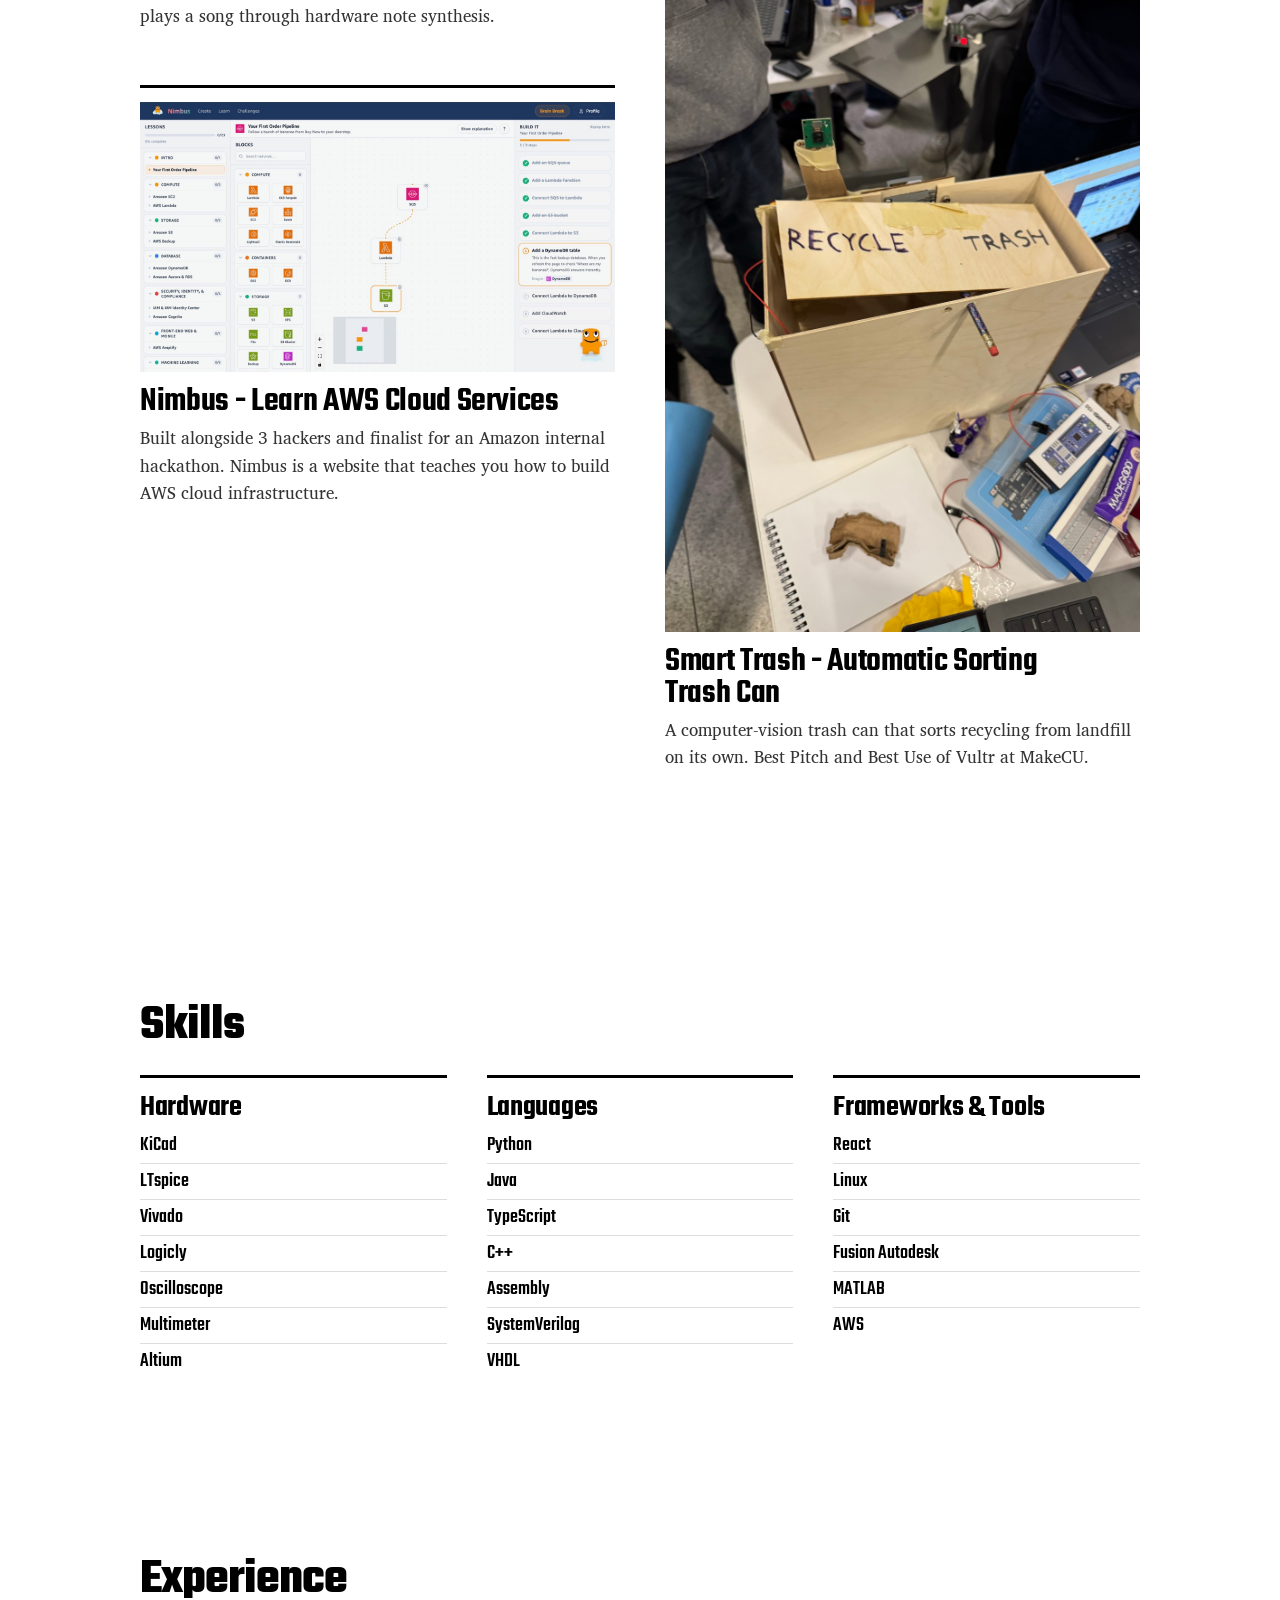
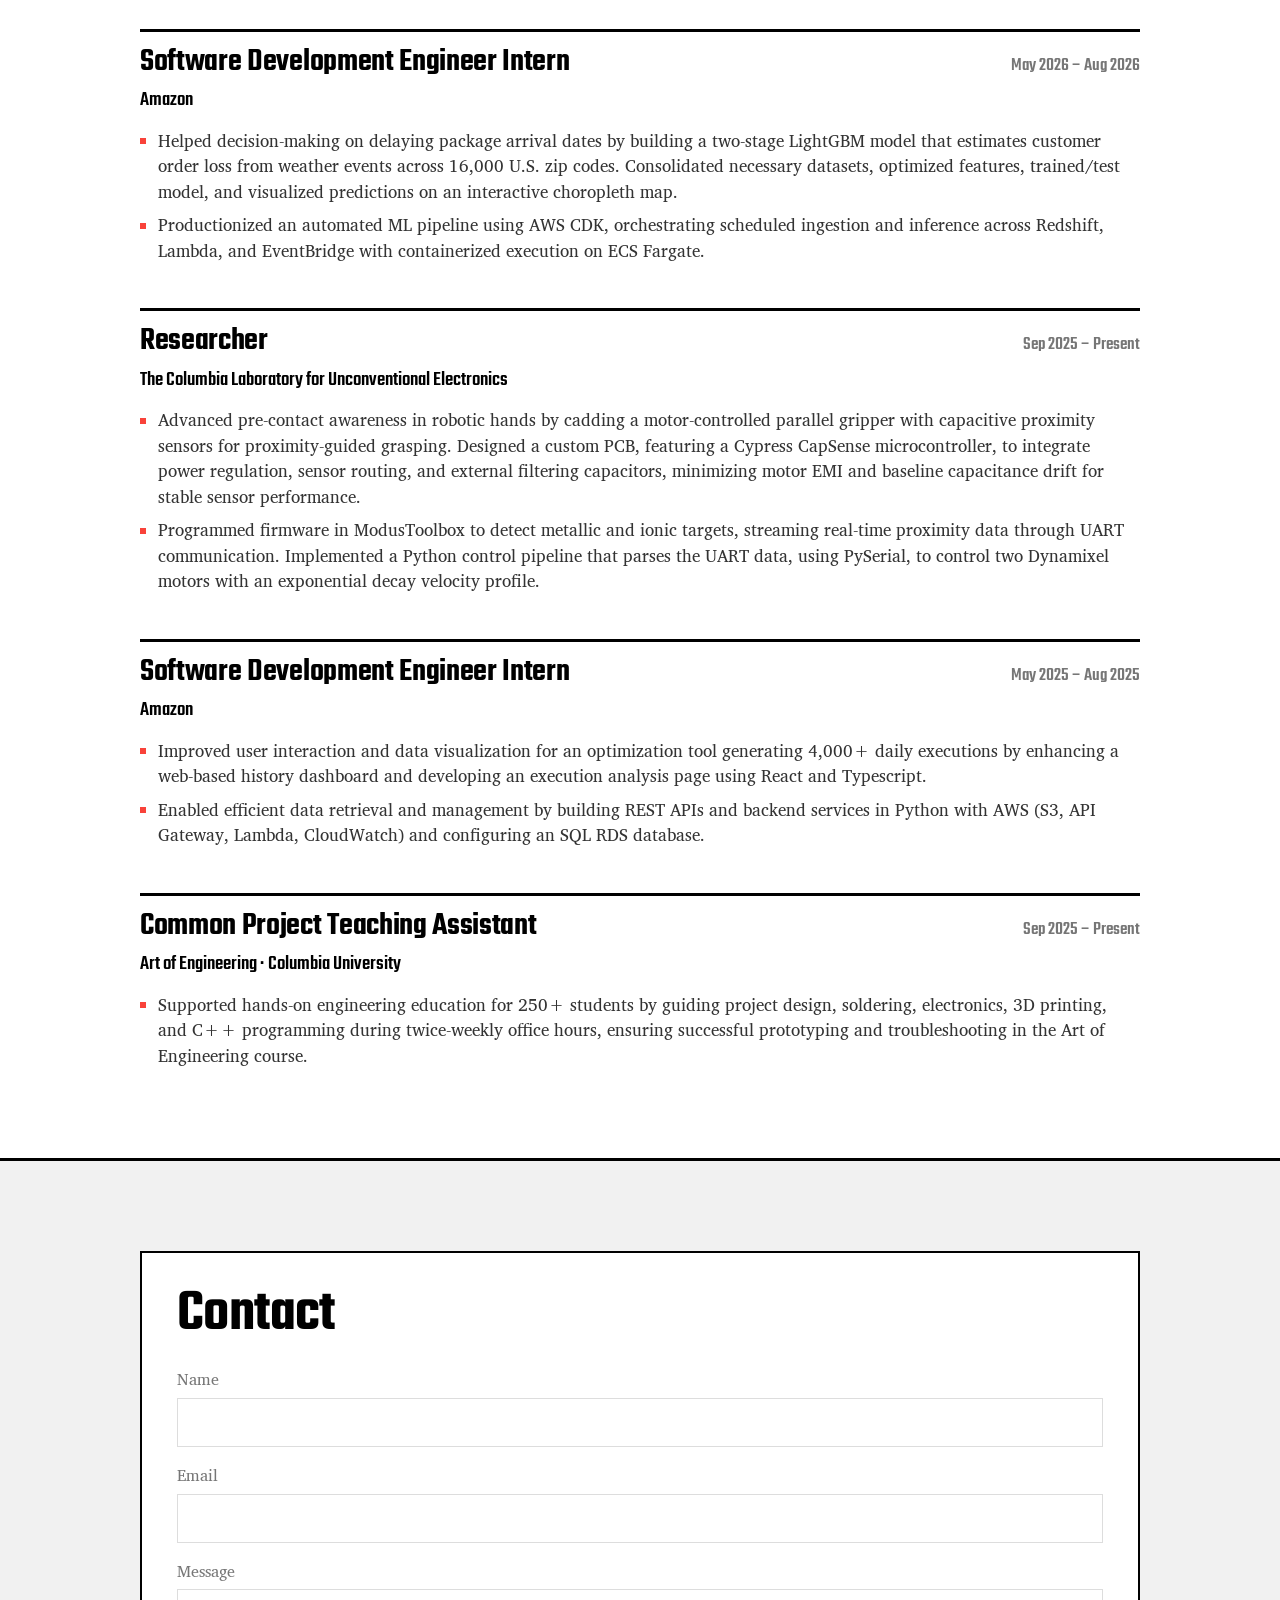
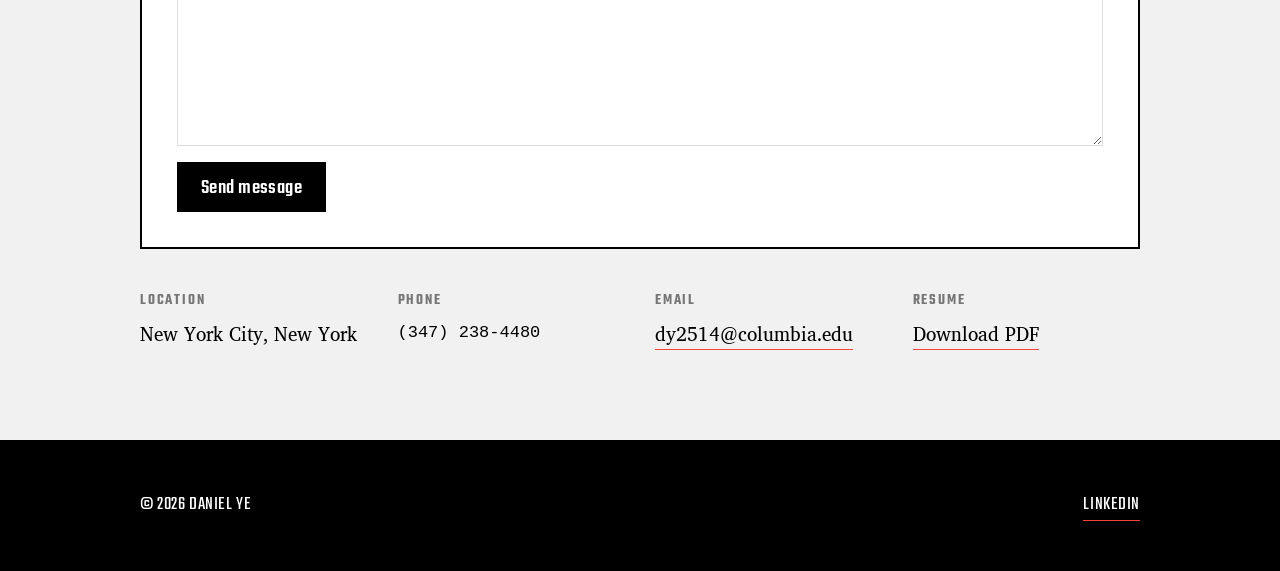
==== commit 03edd993: "Fill in the About bio Third-year EE major / CS minor; hardware, embedded, FPGA/ASIC design and valid" ====
--- a/index.html
+++ b/index.html
@@ -51,9 +51,9 @@
 					<img src="img/headshot.jpg" alt="Daniel Ye" width="900" height="1350">
 				</figure>
 				<h2>About</h2>
-				<p>Placeholder bio - a paragraph about your background, what you study, and what you're working on now.</p>
-				<p>A second paragraph with more detail: the kinds of problems you like, relevant experience, and what you're looking for.</p>
-				<p>A third paragraph so the text wraps around the photo - add coursework, research, projects, or what you're looking for next.</p>
+				<p>I&rsquo;m a third-year Electrical Engineering major and Computer Science minor at Columbia University. I&rsquo;m experienced in both hardware and software, but particularly interested in hardware engineering, embedded systems, and FPGA/ASIC design &amp; validation.</p>
+				<p>I love getting involved in the hardware community by volunteering and organizing events. I&rsquo;ve volunteered for Columbia&rsquo;s <a href="https://roboconn.org/" target="_blank" rel="noreferrer">RoboCONN</a> and currently help organize <a href="https://www.makecu.dev/" target="_blank" rel="noreferrer">MakeCU</a>.</p>
+				<p>I&rsquo;m currently seeking internship opportunities.</p>
 			</div>
 		</section>
 
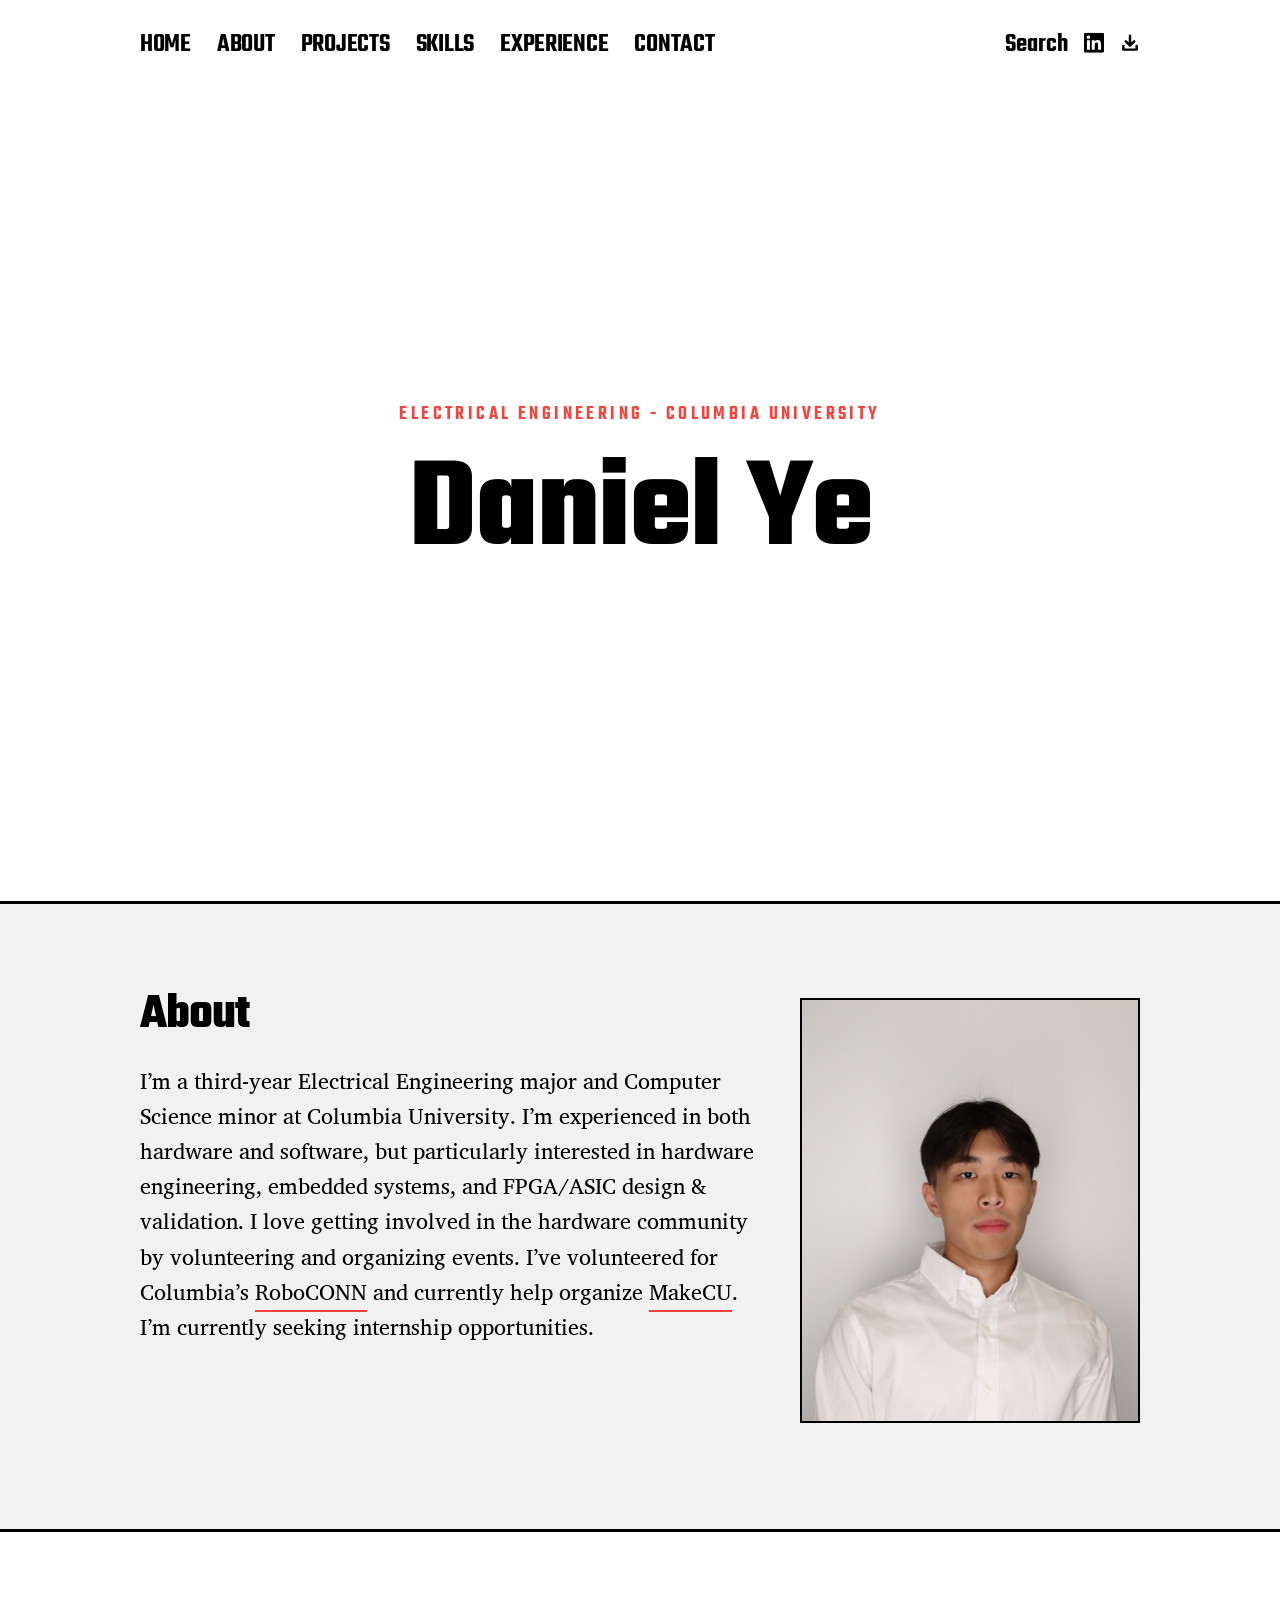
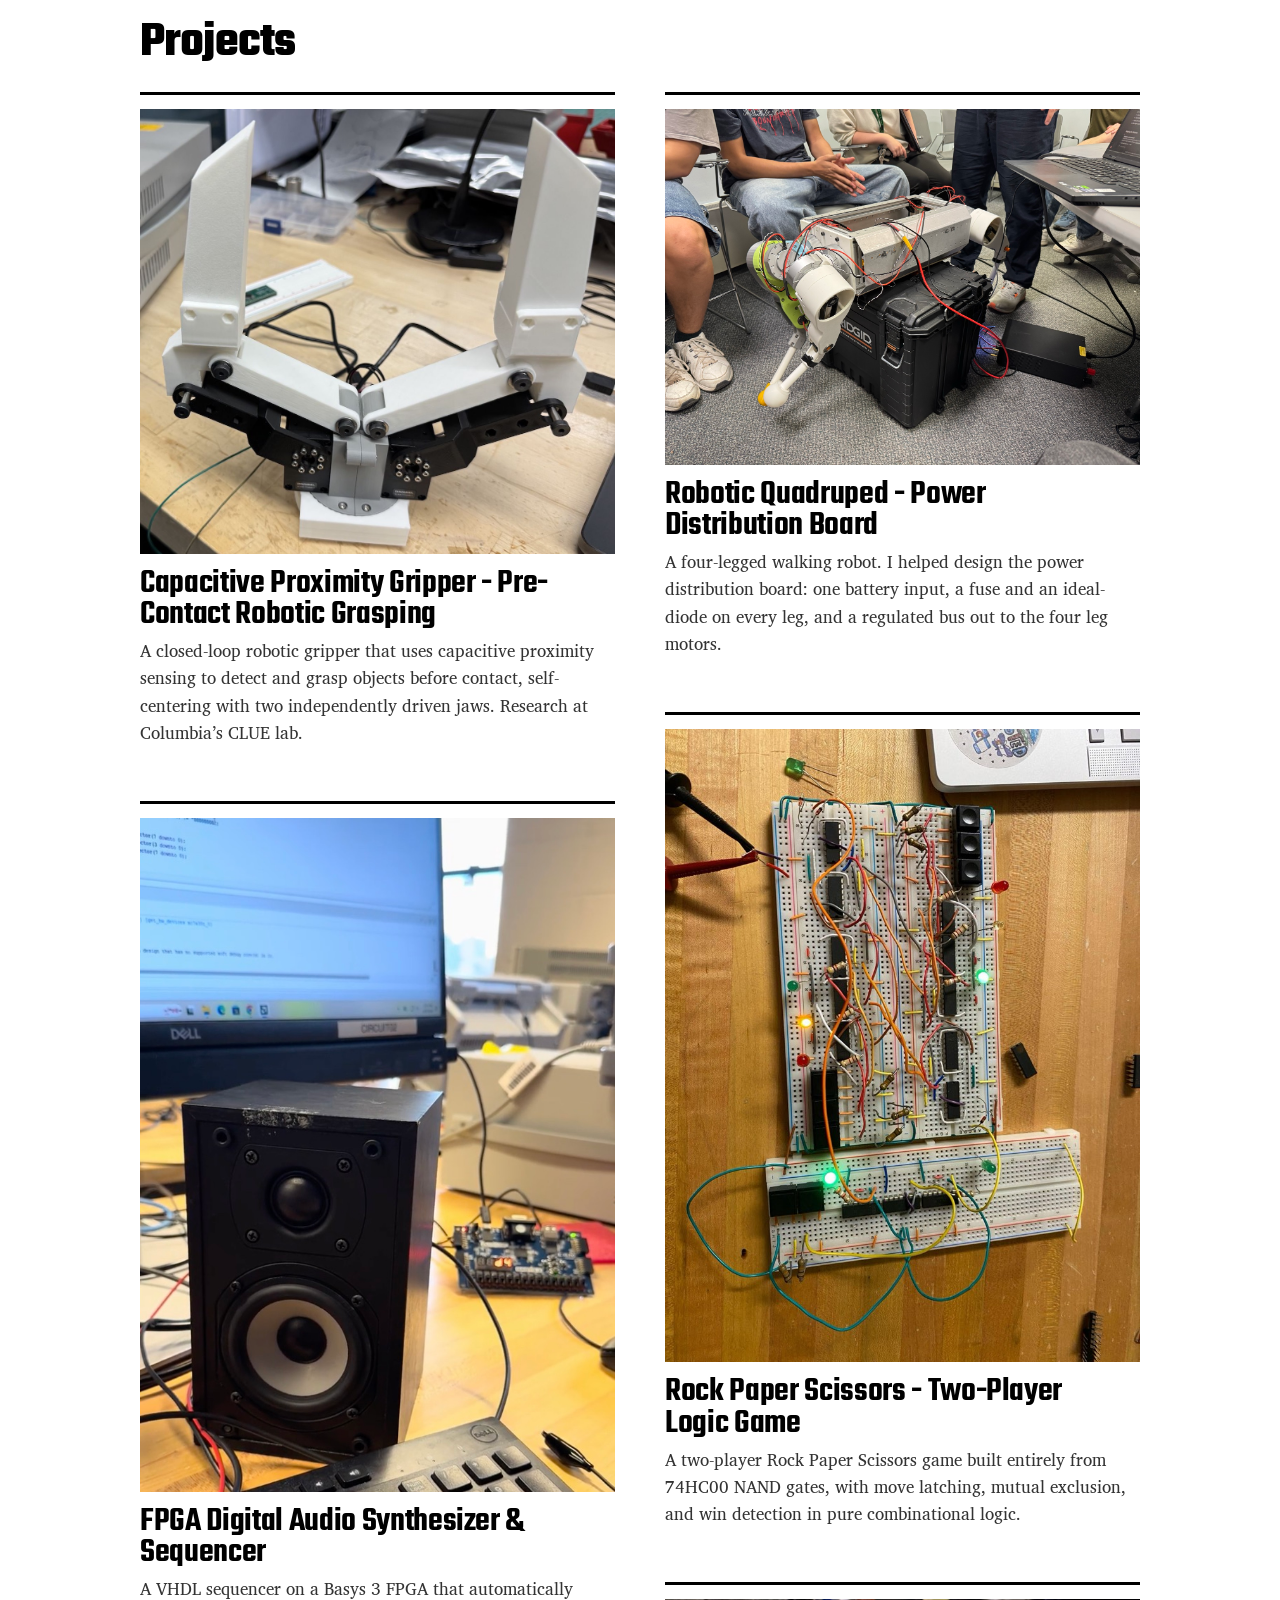
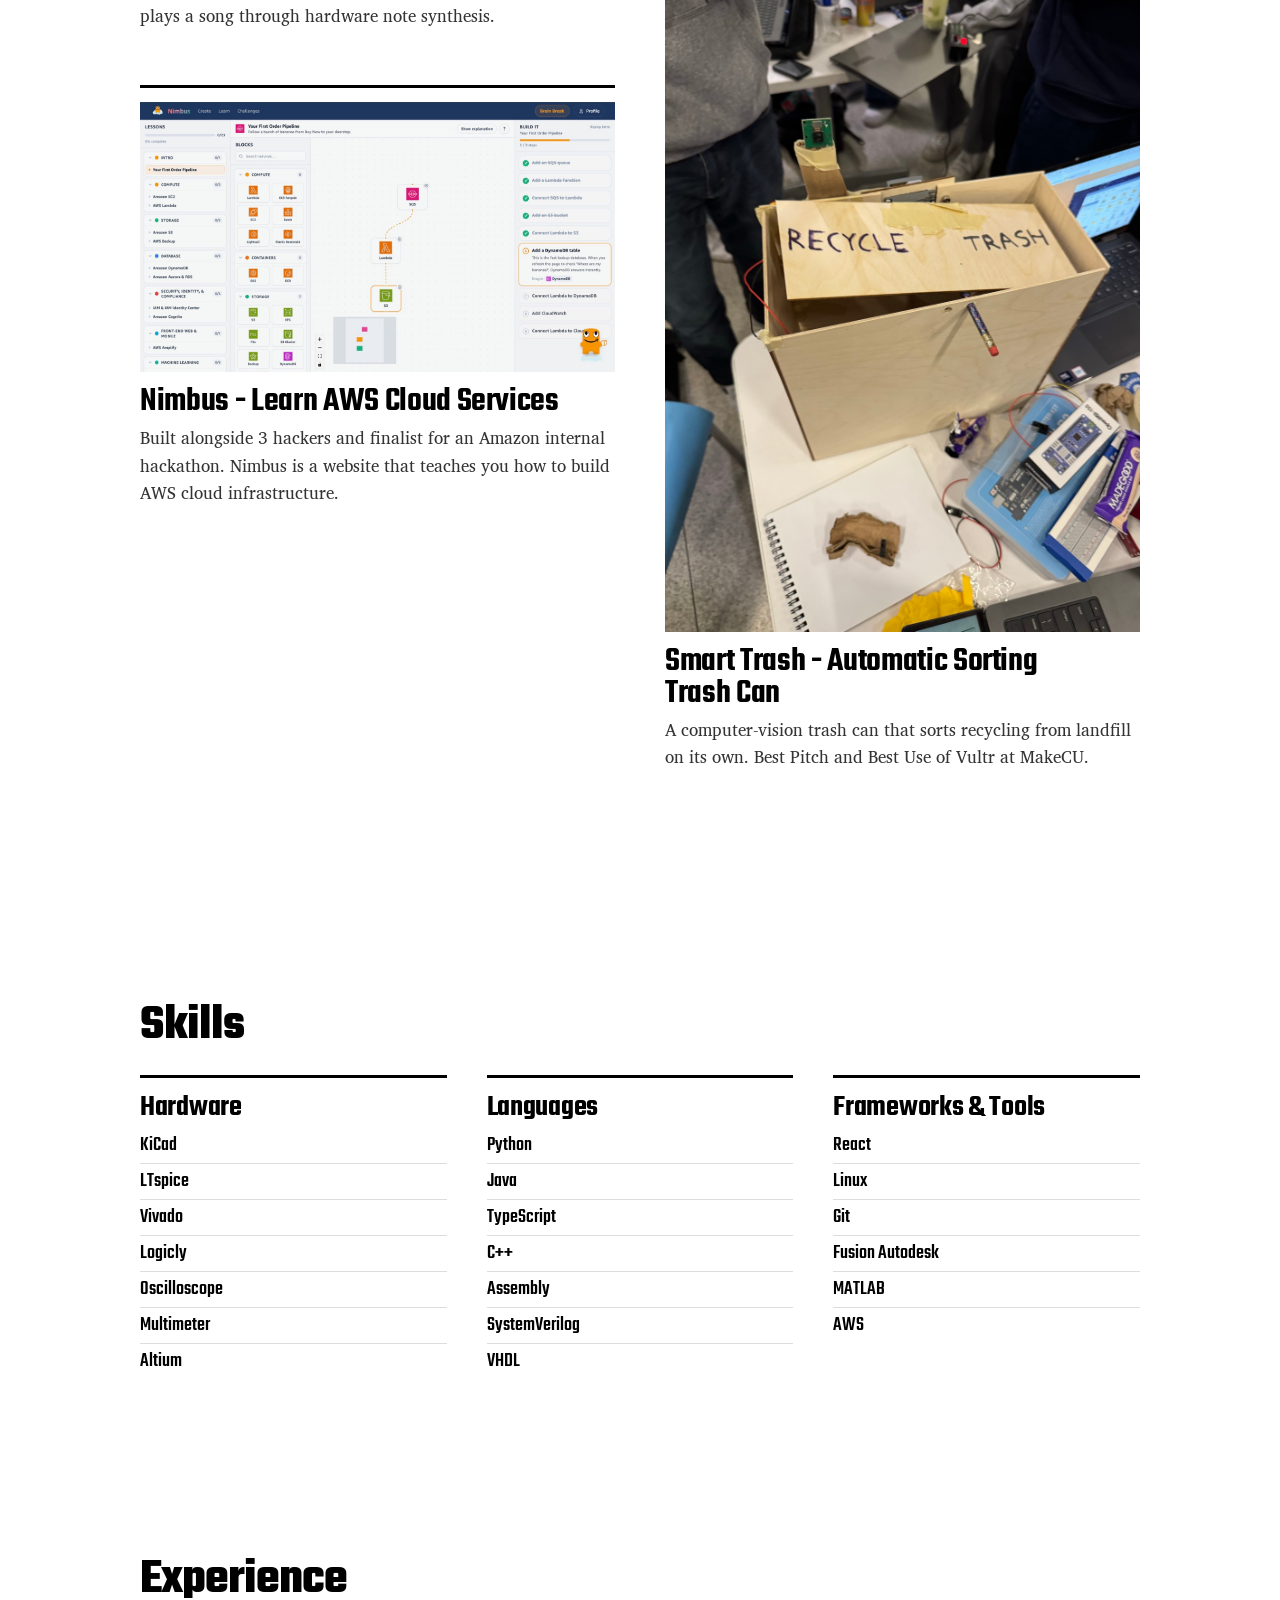
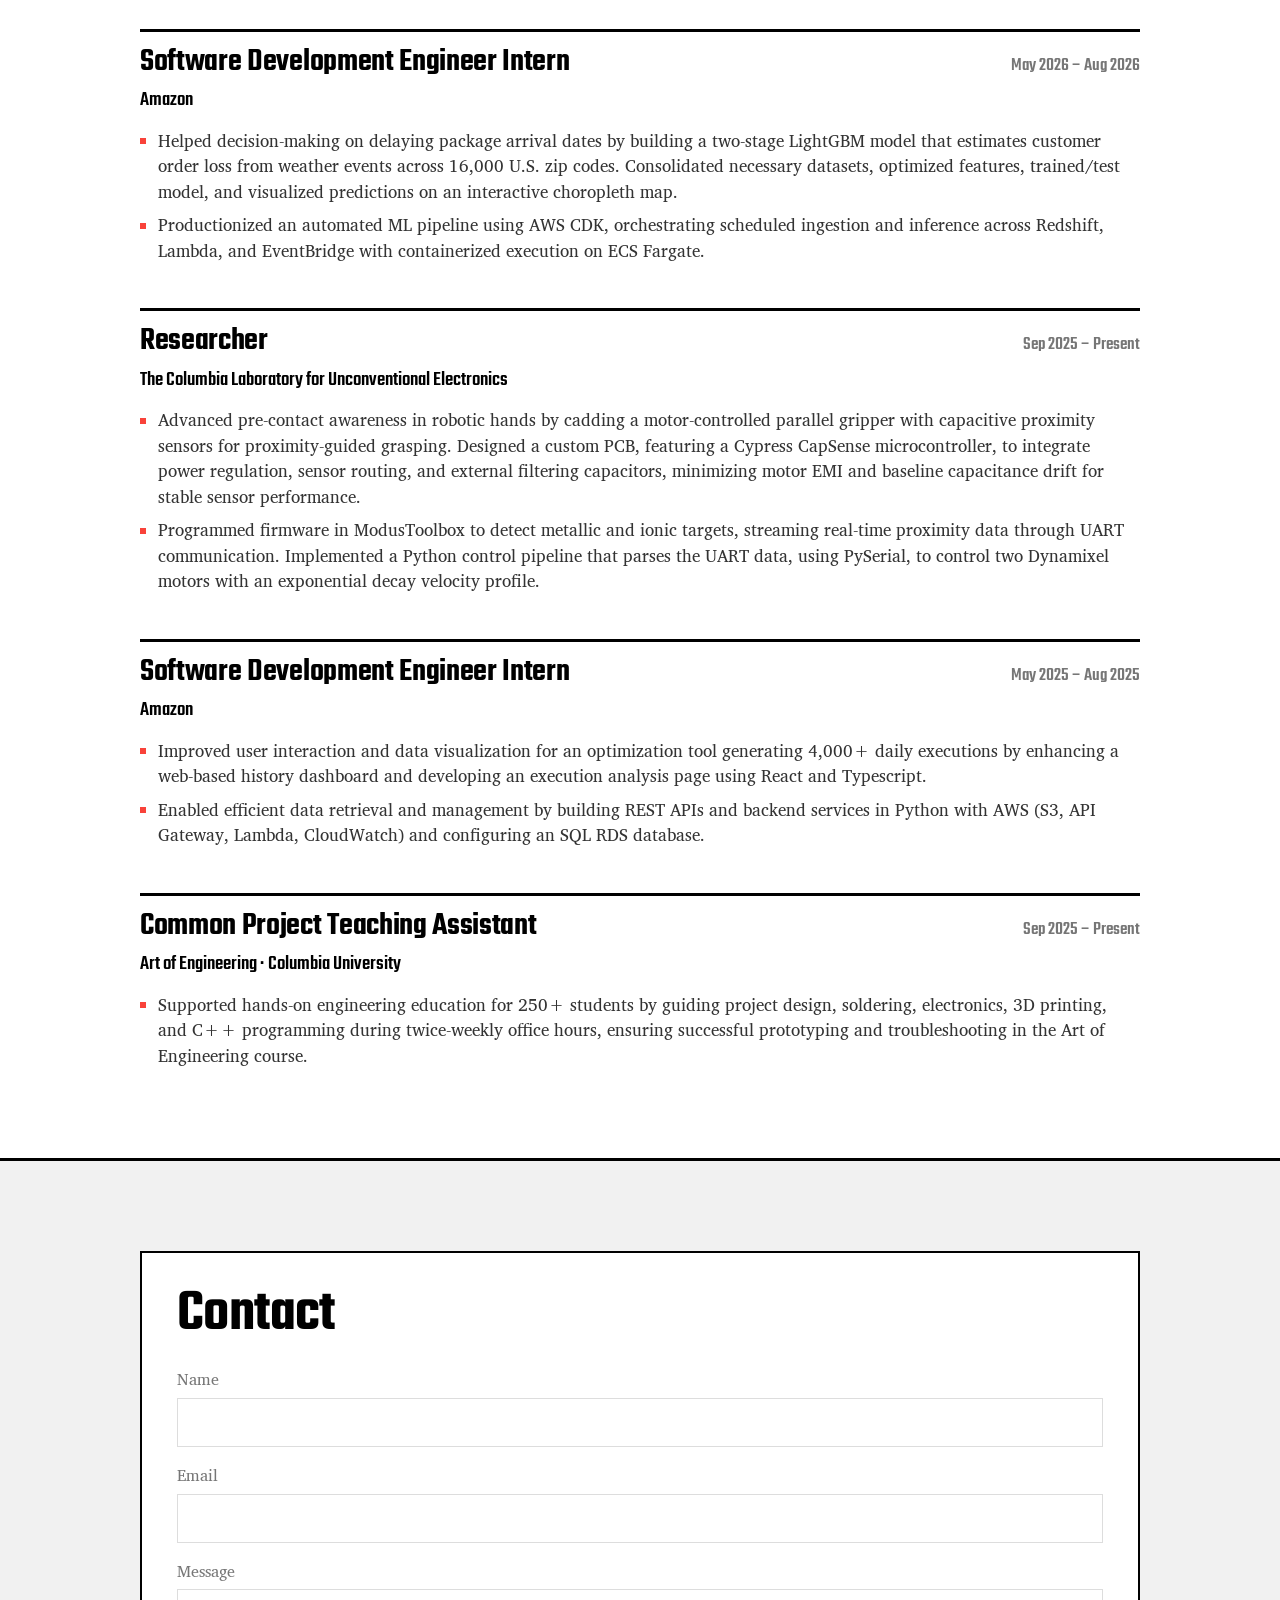
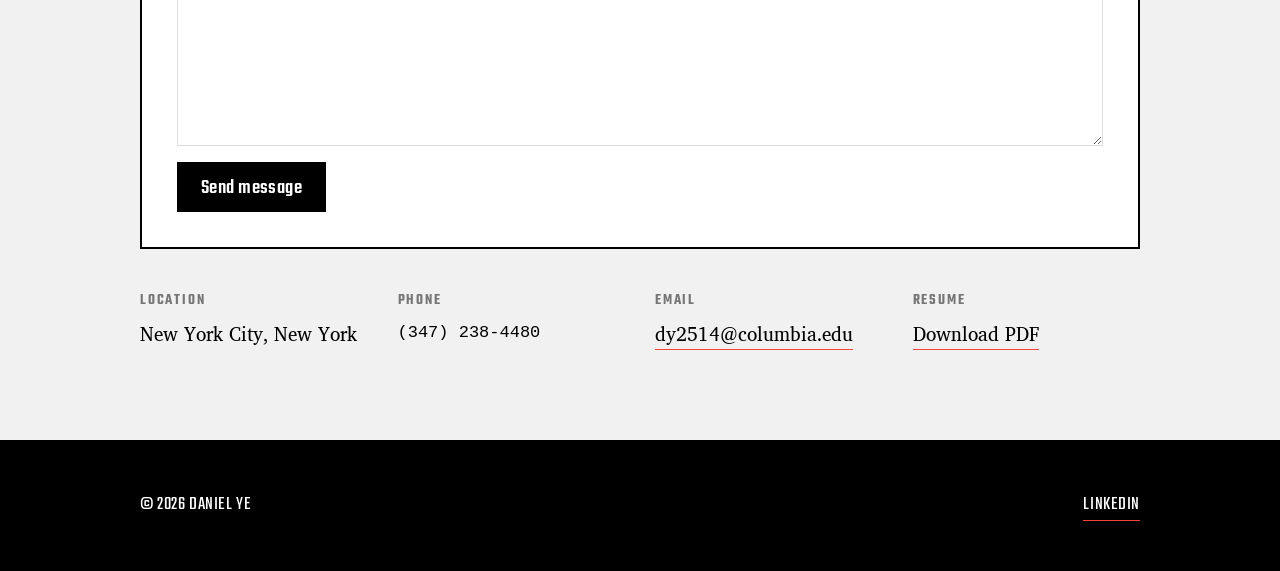
==== commit a1200b06: "About: bio as a single paragraph" ====
--- a/index.html
+++ b/index.html
@@ -51,9 +51,7 @@
 					<img src="img/headshot.jpg" alt="Daniel Ye" width="900" height="1350">
 				</figure>
 				<h2>About</h2>
-				<p>I&rsquo;m a third-year Electrical Engineering major and Computer Science minor at Columbia University. I&rsquo;m experienced in both hardware and software, but particularly interested in hardware engineering, embedded systems, and FPGA/ASIC design &amp; validation.</p>
-				<p>I love getting involved in the hardware community by volunteering and organizing events. I&rsquo;ve volunteered for Columbia&rsquo;s <a href="https://roboconn.org/" target="_blank" rel="noreferrer">RoboCONN</a> and currently help organize <a href="https://www.makecu.dev/" target="_blank" rel="noreferrer">MakeCU</a>.</p>
-				<p>I&rsquo;m currently seeking internship opportunities.</p>
+				<p>I&rsquo;m a third-year Electrical Engineering major and Computer Science minor at Columbia University. I&rsquo;m experienced in both hardware and software, but particularly interested in hardware engineering, embedded systems, and FPGA/ASIC design &amp; validation. I love getting involved in the hardware community by volunteering and organizing events. I&rsquo;ve volunteered for Columbia&rsquo;s <a href="https://roboconn.org/" target="_blank" rel="noreferrer">RoboCONN</a> and currently help organize <a href="https://www.makecu.dev/" target="_blank" rel="noreferrer">MakeCU</a>. I&rsquo;m currently seeking internship opportunities.</p>
 			</div>
 		</section>
 
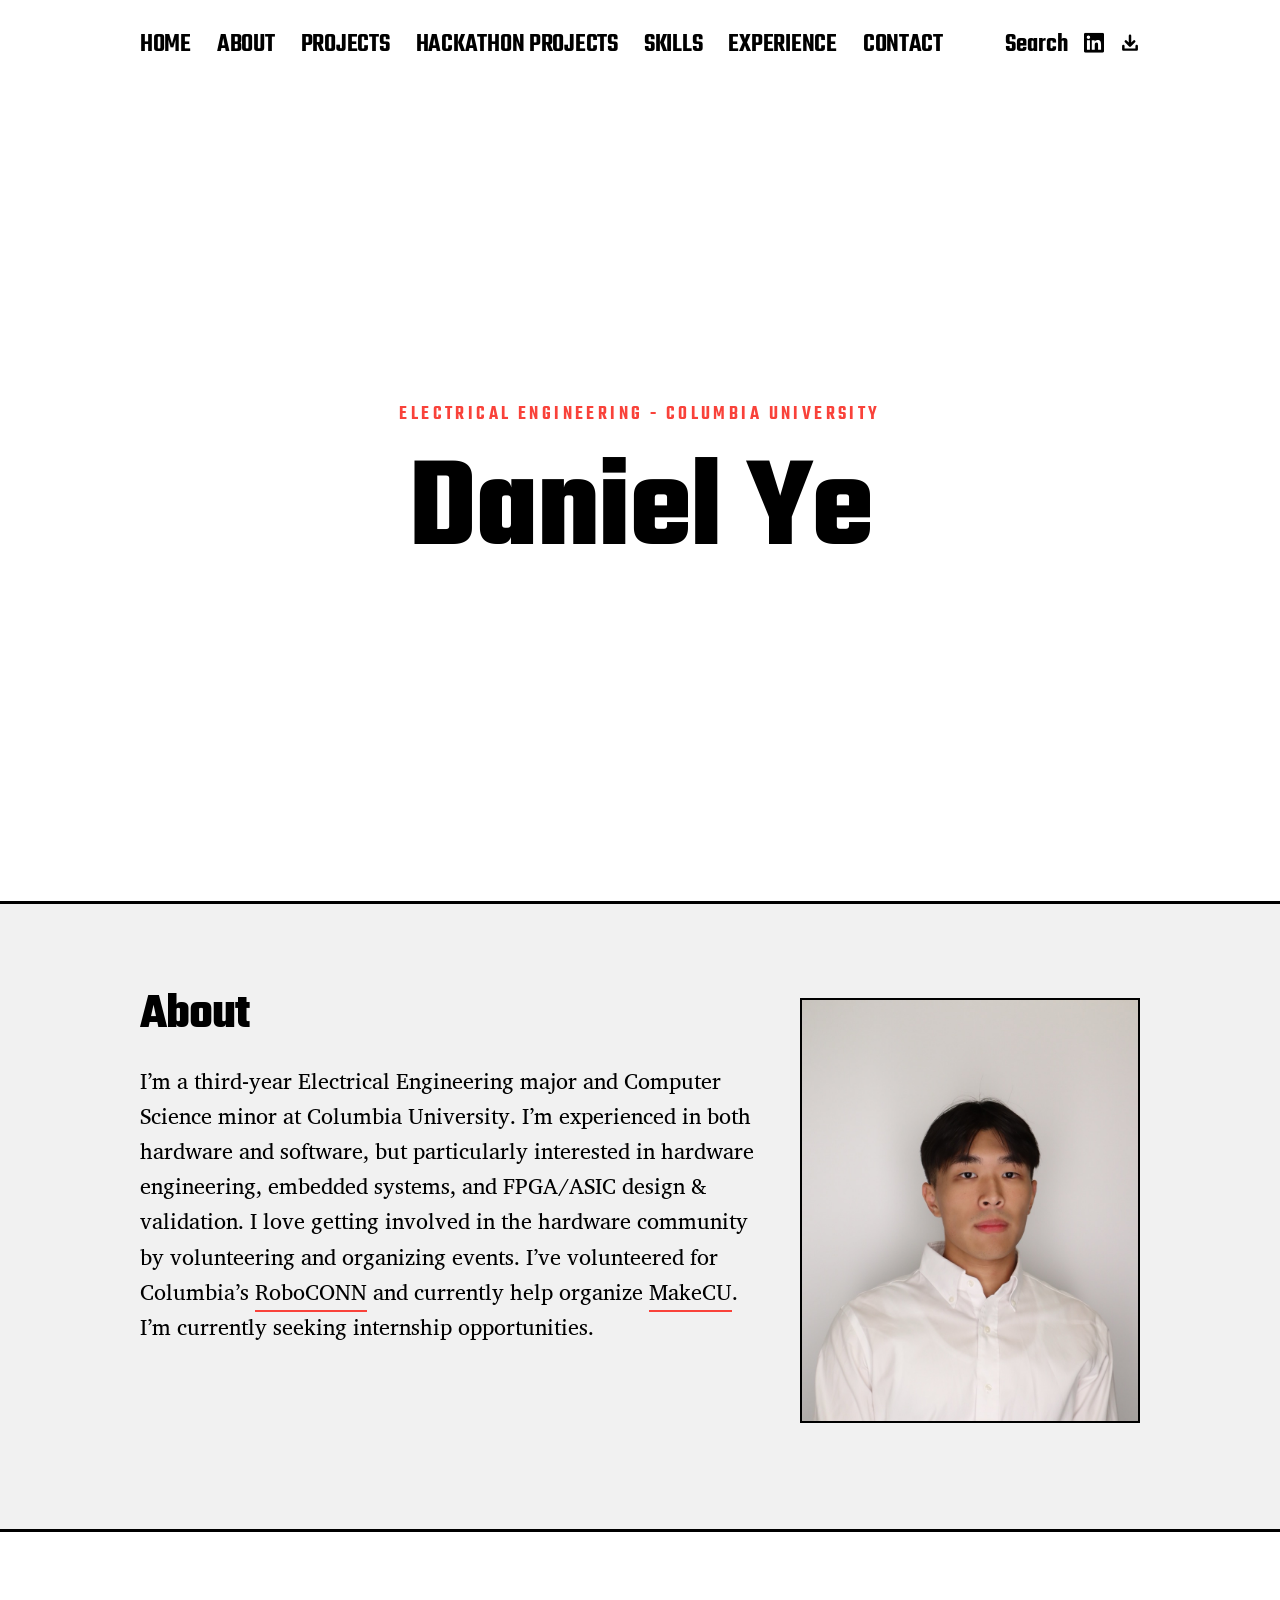
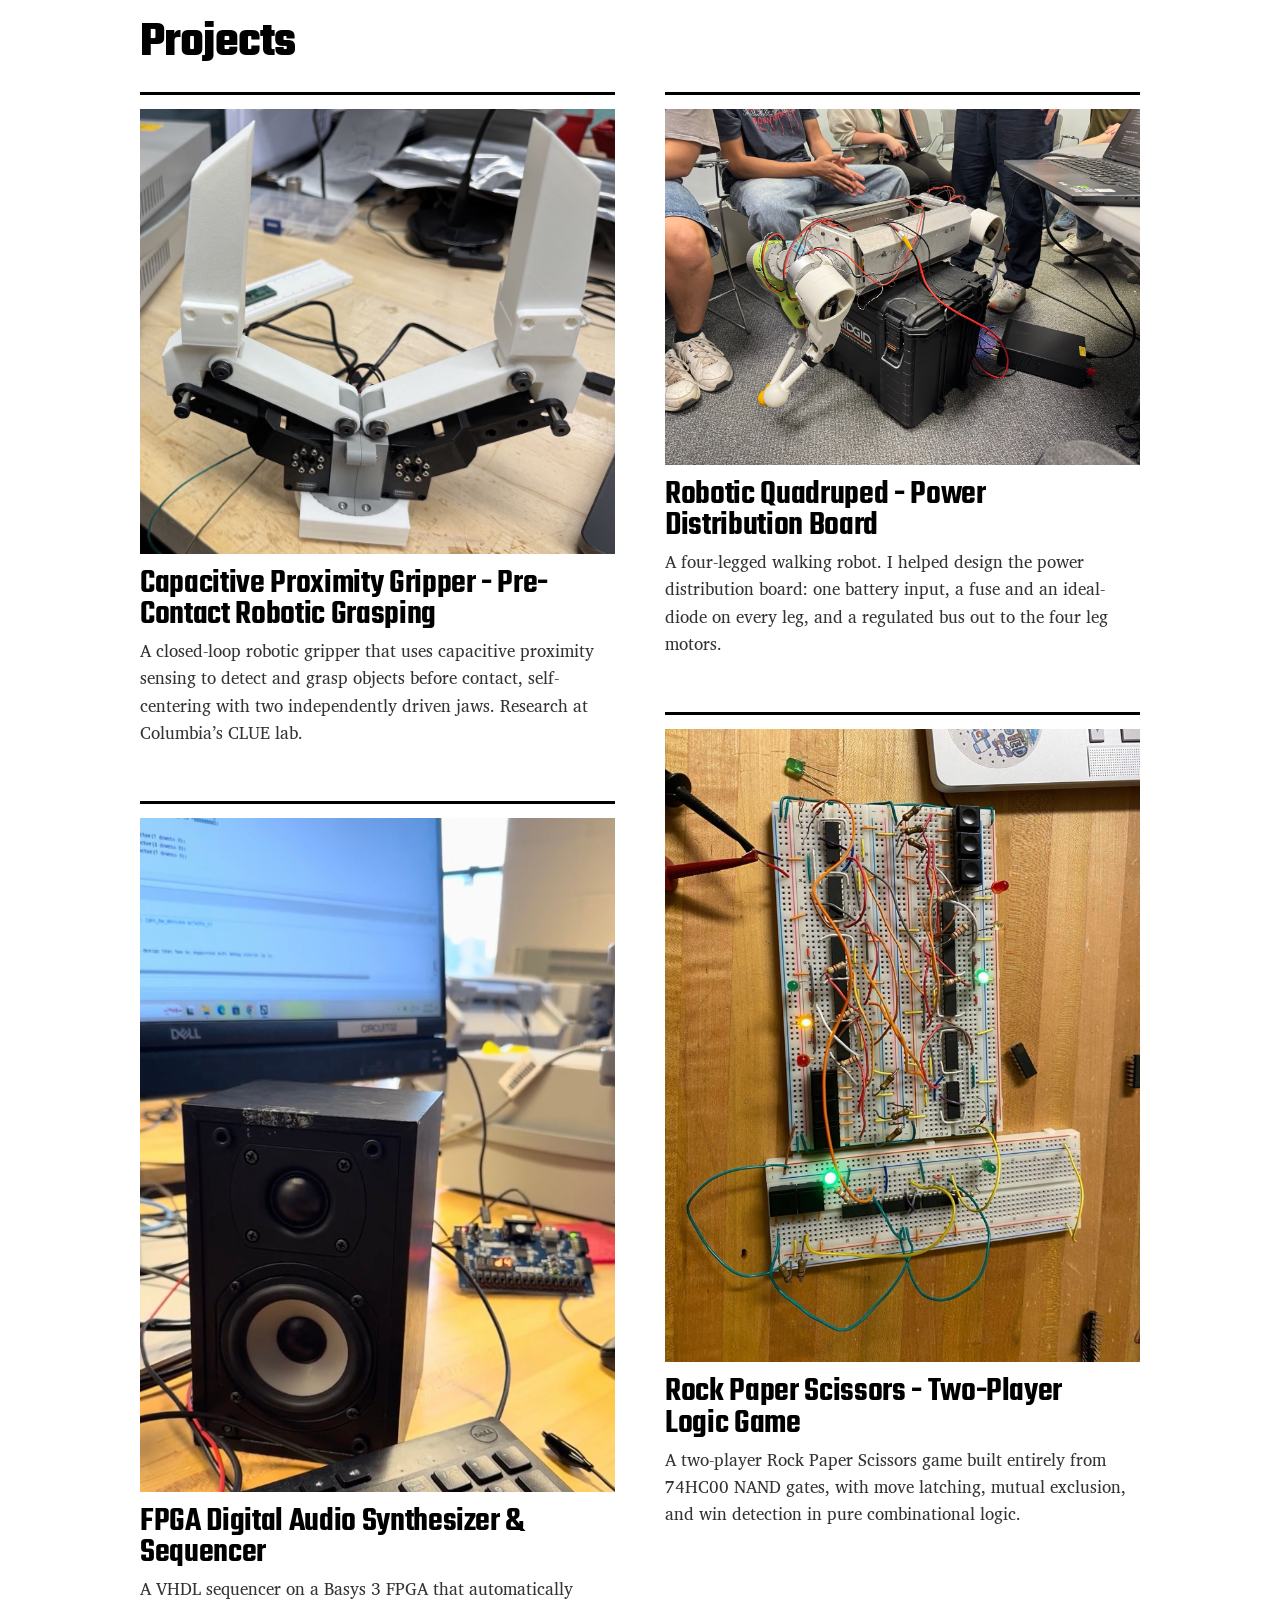
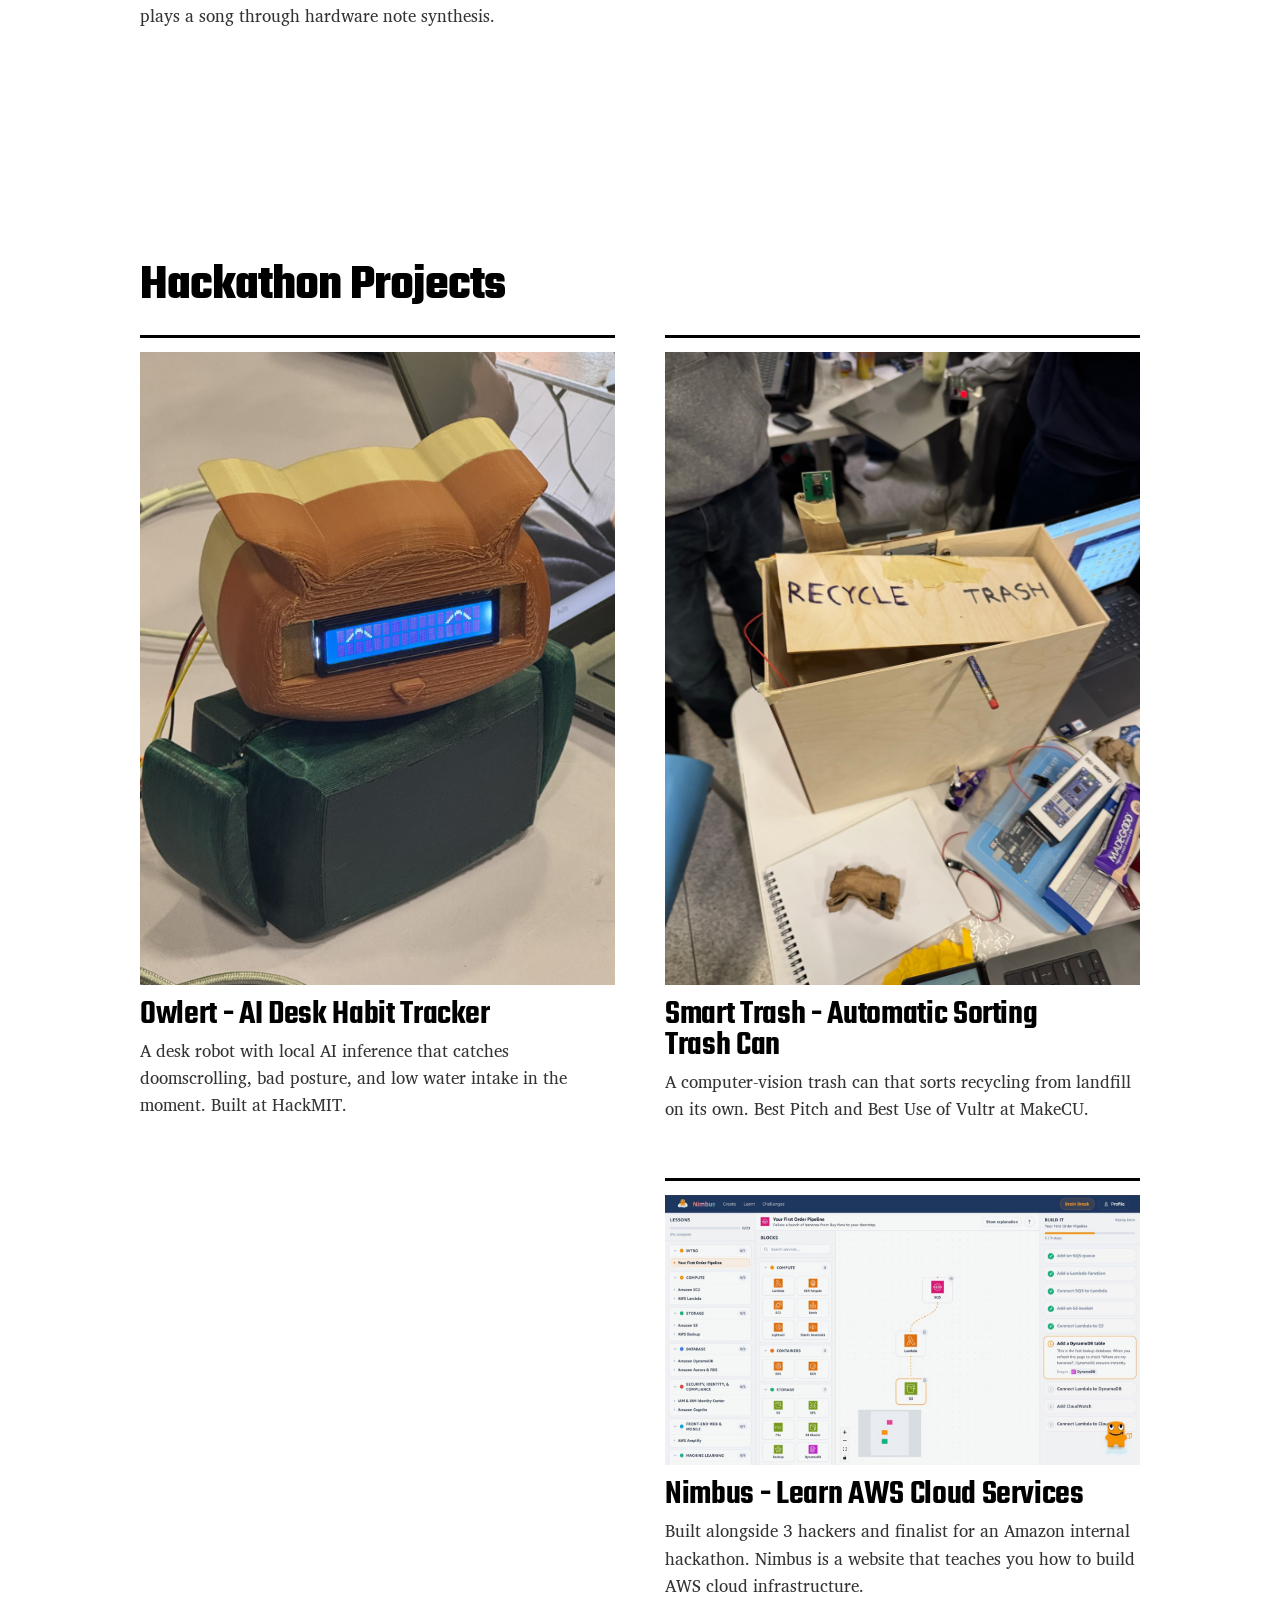
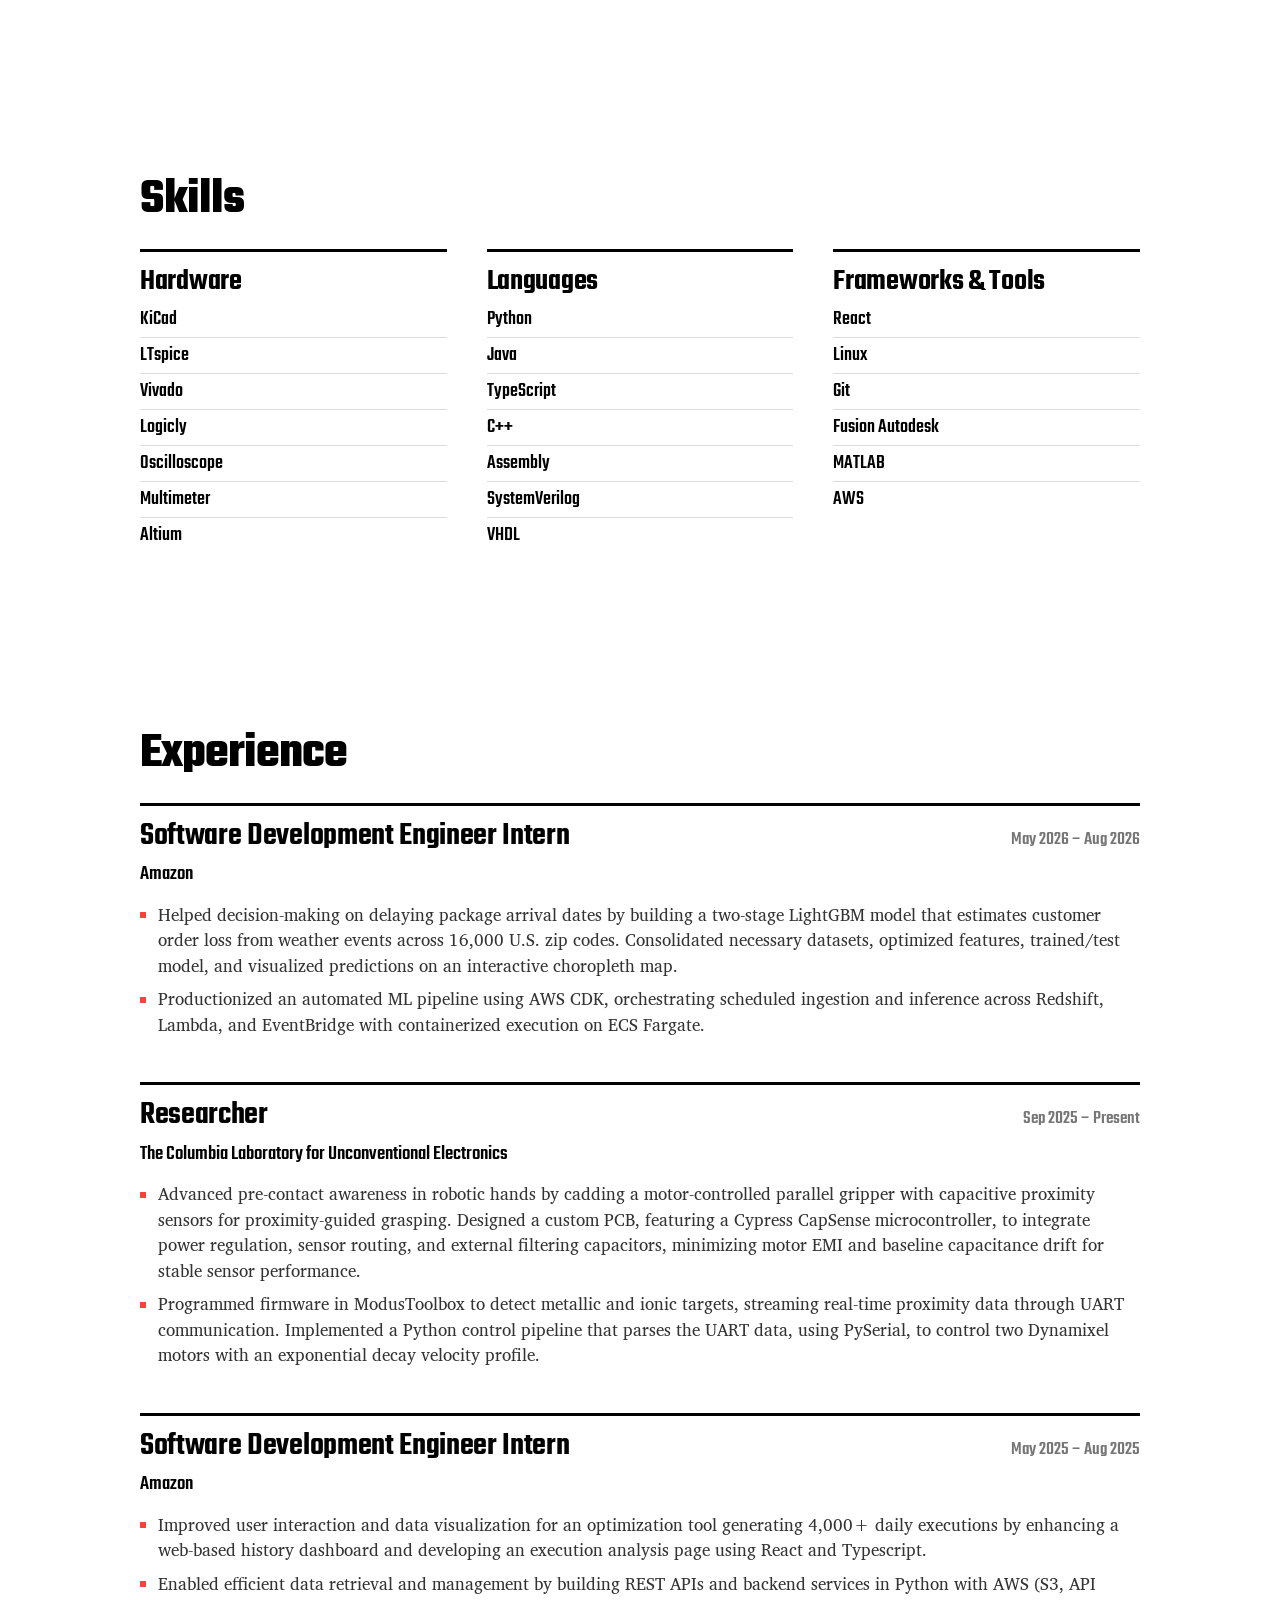
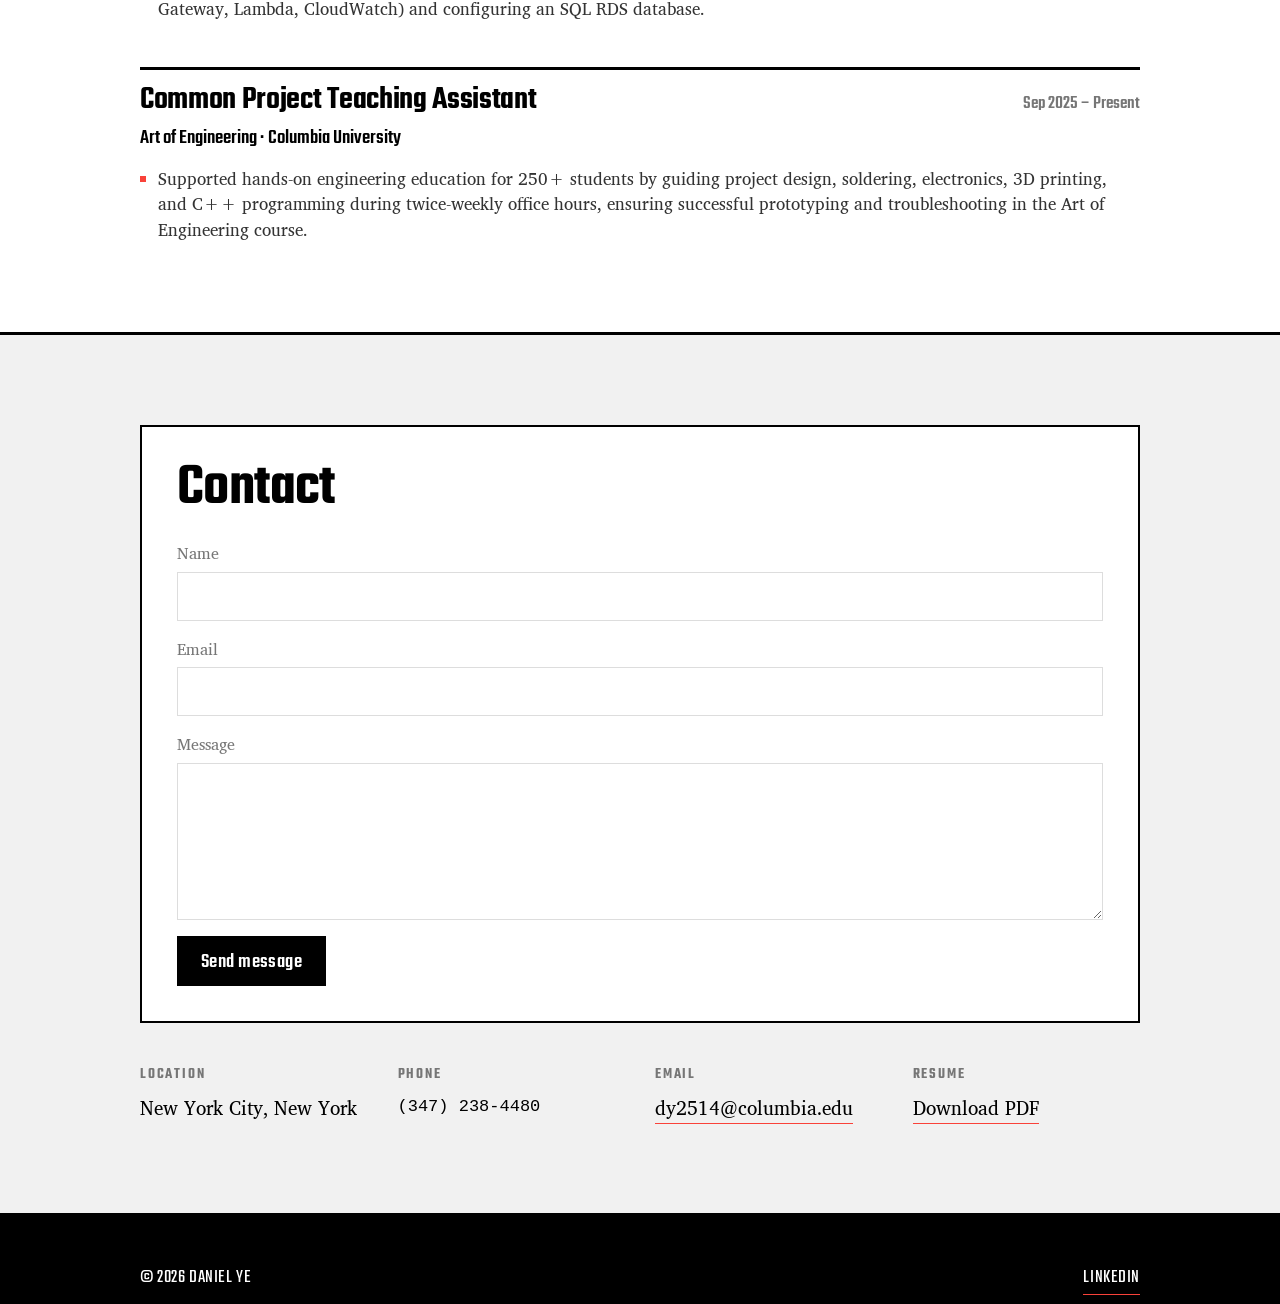
==== commit 97d3cca3: "Add Hackathon Projects section; add Owlert (HackMIT) - New Hackathon Projects section on the homepag" ====
--- a/index.html
+++ b/index.html
@@ -6,7 +6,7 @@
 	<title>Daniel Ye</title>
 	<meta name="description" content="Daniel Ye - Electrical Engineering, Columbia University.">
 	<link rel="preload" as="font" type="font/woff2" href="fonts/teko-700.woff2" crossorigin>
-	<link rel="stylesheet" href="css/style.css?v=6">
+	<link rel="stylesheet" href="css/style.css?v=9">
 </head>
 <body>
 
@@ -17,6 +17,7 @@
 			<nav class="site-nav">
 				<a href="#about">About</a>
 				<a href="#projects">Projects</a>
+					<a href="#hackathon-projects">Hackathon Projects</a>
 				<a href="#skills">Skills</a>
 				<a href="#experience">Experience</a>
 				<a href="#contact">Contact</a>
@@ -65,39 +66,52 @@
 						<p>A closed-loop robotic gripper that uses capacitive proximity sensing to detect and grasp objects before contact, self-centering with two independently driven jaws. Research at Columbia&rsquo;s CLUE lab.</p>
 					</a>
 				</article>
-				<article class="card">
+				<article class="card card--colbreak">
 					<a href="projects/fpga-synthesizer.html">
 						<img class="card-media" src="img/fpga.jpeg" alt="A Basys 3 FPGA wired to a speaker" width="678" height="962">
 						<h3>FPGA Digital Audio Synthesizer &amp; Sequencer</h3>
 						<p>A VHDL sequencer on a Basys 3 FPGA that automatically plays a song through hardware note synthesis.</p>
 					</a>
 				</article>
-				<article class="card card--colbreak">
+				<article class="card">
+					<a href="projects/robotic-quadruped.html">
+						<img class="card-media" src="img/quadruped.jpeg" alt="The assembled quadruped robot at a demo" width="1500" height="1125">
+						<h3>Robotic Quadruped - Power Distribution Board</h3>
+						<p>A four-legged walking robot. I helped design the power distribution board: one battery input, a fuse and an ideal-diode on every leg, and a regulated bus out to the four leg motors.</p>
+					</a>
+				</article>
+				<article class="card">
+					<a href="projects/rock-paper-scissors.html">
+						<img class="card-media" src="img/rps.jpeg" alt="The Rock Paper Scissors circuit on two breadboards" width="750" height="1000">
+						<h3>Rock Paper Scissors - Two-Player Logic Game</h3>
+						<p>A two-player Rock Paper Scissors game built entirely from 74HC00 NAND gates, with move latching, mutual exclusion, and win detection in pure combinational logic.</p>
+					</a>
+				</article>
+			</div>
+		</section>
+
+		<section class="wrap" id="hackathon-projects">
+			<h2>Hackathon Projects</h2>
+			<div class="grid" id="hackathon-grid">
+				<article class="card">
+					<a href="projects/owlert.html">
+						<img class="card-media" src="img/owlert.jpeg" alt="Owlert: a 3D-printed desk robot with an LCD display for eyes" width="1200" height="1600">
+						<h3>Owlert - AI Desk Habit Tracker</h3>
+						<p>A desk robot with local AI inference that catches doomscrolling, bad posture, and low water intake in the moment. Built at HackMIT.</p>
+					</a>
+				</article>
+				<article class="card">
+					<a href="projects/smart-trash.html">
+						<img class="card-media" src="img/smarttrash.jpeg" alt="The Smart Trash prototype bin" width="1400" height="1050">
+						<h3>Smart Trash - Automatic Sorting Trash Can</h3>
+						<p>A computer-vision trash can that sorts recycling from landfill on its own. Best Pitch and Best Use of Vultr at MakeCU.</p>
+					</a>
+				</article>
+				<article class="card">
 					<a href="projects/nimbus.html">
 						<img class="card-media" src="img/photo2.jpeg" alt="Nimbus interactive lesson builder" width="1400" height="798">
 						<h3>Nimbus - Learn AWS Cloud Services</h3>
 						<p>Built alongside 3 hackers and finalist for an Amazon internal hackathon. Nimbus is a website that teaches you how to build AWS cloud infrastructure.</p>
-					</a>
-				</article>
-				<article class="card">
-					<a href="projects/robotic-quadruped.html">
-						<img class="card-media" src="img/quadruped.jpeg" alt="The assembled quadruped robot at a demo" width="1500" height="1125">
-						<h3>Robotic Quadruped - Power Distribution Board</h3>
-						<p>A four-legged walking robot. I helped design the power distribution board: one battery input, a fuse and an ideal-diode on every leg, and a regulated bus out to the four leg motors.</p>
-					</a>
-				</article>
-				<article class="card">
-					<a href="projects/rock-paper-scissors.html">
-						<img class="card-media" src="img/rps.jpeg" alt="The Rock Paper Scissors circuit on two breadboards" width="750" height="1000">
-						<h3>Rock Paper Scissors - Two-Player Logic Game</h3>
-						<p>A two-player Rock Paper Scissors game built entirely from 74HC00 NAND gates, with move latching, mutual exclusion, and win detection in pure combinational logic.</p>
-					</a>
-				</article>
-				<article class="card">
-					<a href="projects/smart-trash.html">
-						<img class="card-media" src="img/smarttrash.jpeg" alt="The Smart Trash prototype bin" width="1400" height="1050">
-						<h3>Smart Trash - Automatic Sorting Trash Can</h3>
-						<p>A computer-vision trash can that sorts recycling from landfill on its own. Best Pitch and Best Use of Vultr at MakeCU.</p>
 					</a>
 				</article>
 			</div>
@@ -197,7 +211,11 @@
 			<div class="wrap contact-inner">
 				<div class="contact-card">
 					<h2>Contact</h2>
-					<form class="contact-form" method="post" enctype="text/plain" action="mailto:dy2514@columbia.edu">
+					<form class="contact-form" method="post" action="https://api.web3forms.com/submit">
+						<input type="hidden" name="access_key" value="5f24f6c4-40c9-4f68-b895-07724a0d71ce">
+						<input type="hidden" name="subject" value="New message from your portfolio">
+						<input type="hidden" name="from_name" value="Daniel Ye Portfolio">
+						<input type="checkbox" name="botcheck" tabindex="-1" autocomplete="off" style="display:none" aria-hidden="true">
 						<label>
 							<span>Name</span>
 							<input type="text" name="name" required>
@@ -211,6 +229,7 @@
 							<textarea name="message" rows="5" required></textarea>
 						</label>
 						<button type="submit" class="btn">Send message</button>
+						<p class="form-status" role="status" aria-live="polite" hidden></p>
 					</form>
 				</div>
 
@@ -268,19 +287,44 @@
 			window.addEventListener('scroll', onScroll, { passive: true });
 		})();
 
-		// Contact form opens the visitor's mail client, pre-addressed to dy2514@columbia.edu
+		// Contact form: submit to Web3Forms over fetch, show the result inline
 		(function () {
 			var form = document.querySelector('.contact-form');
 			if (!form) return;
+			var status = form.querySelector('.form-status');
+			var button = form.querySelector('button[type="submit"]');
+
+			function setStatus(text, state) {
+				status.textContent = text;
+				status.dataset.state = state;
+				status.hidden = false;
+			}
+
 			form.addEventListener('submit', function (e) {
 				e.preventDefault();
-				var name = (form.elements.name.value || '').trim();
-				var email = (form.elements.email.value || '').trim();
-				var message = (form.elements.message.value || '').trim();
-				var subject = name ? 'Portfolio message from ' + name : 'Portfolio message';
-				var body = message + '\n\n- ' + (name || 'a visitor') + (email ? ' (' + email + ')' : '');
-				window.location.href = 'mailto:dy2514@columbia.edu?subject='
-					+ encodeURIComponent(subject) + '&body=' + encodeURIComponent(body);
+				if (!form.reportValidity()) return;
+				button.disabled = true;
+				setStatus('Sending…', 'pending');
+
+				var payload = JSON.stringify(Object.fromEntries(new FormData(form)));
+				fetch('https://api.web3forms.com/submit', {
+					method: 'POST',
+					headers: { 'Content-Type': 'application/json', Accept: 'application/json' },
+					body: payload
+				})
+					.then(function (r) { return r.json(); })
+					.then(function (data) {
+						if (data.success) {
+							form.reset();
+							setStatus('Thanks - your message has been sent.', 'ok');
+						} else {
+							setStatus(data.message || 'Something went wrong. Please email me directly.', 'err');
+						}
+					})
+					.catch(function () {
+						setStatus('Network error. Please email me directly.', 'err');
+					})
+					.finally(function () { button.disabled = false; });
 			});
 		})();
 	</script>
--- a/css/style.css
+++ b/css/style.css
@@ -522,6 +522,13 @@
 }
 .btn:hover,
 .btn:focus { background: var(--accent); }
+.btn:disabled { opacity: .5; cursor: default; }
+.btn:disabled:hover { background: var(--black); }
+
+.form-status { margin: 0; font-size: 1.6rem; }
+.form-status[data-state="ok"] { color: var(--black); font-weight: 700; }
+.form-status[data-state="err"] { color: var(--accent); font-weight: 700; }
+.form-status[data-state="pending"] { color: var(--gray); }
 
 .info-grid {
 	display: grid;
@@ -649,21 +656,24 @@
 .carousel--gallery .carousel-track {
 	gap: clamp(.5rem, 1.2vw, 1rem);
 	padding-inline: max(var(--gutter), calc(50vw - 50rem));
+	/* top-align so a slide with a caption can run taller than the rest */
+	align-items: flex-start;
 	/* when the images don't fill the width, sit them centred; `safe` keeps
 	   the start reachable once there are enough to overflow and scroll */
 	justify-content: safe center;
 }
 .carousel--gallery .carousel-slide {
 	flex: 0 0 auto;
+	display: flex;
+	flex-direction: column;
 	width: auto;
-	height: clamp(24rem, 60vw, 44rem);
 	scroll-snap-align: start;
 }
 .carousel--gallery .carousel-slide img,
 .carousel--gallery .carousel-slide video,
 .carousel--gallery .carousel-slide iframe {
 	width: auto;
-	height: 100%;
+	height: clamp(24rem, 60vw, 44rem);
 	max-width: 90vw;
 	aspect-ratio: auto;
 	object-fit: contain;
@@ -672,10 +682,20 @@
 /* iframes have no intrinsic size; a <video> keeps its own aspect ratio
    (aspect-ratio:auto above) once the file's dimensions load */
 .carousel--gallery .carousel-slide iframe { aspect-ratio: 16 / 9; }
+.carousel--gallery .carousel-slide figcaption {
+	margin: .8rem auto 0;
+	max-width: min(46rem, 88vw);
+	font-size: 1.45rem;
+	line-height: 1.4;
+	color: var(--gray);
+	text-align: center;
+}
 .carousel--gallery .carousel-prev { left: max(1rem, calc(50vw - 50rem)); }
 .carousel--gallery .carousel-next { right: max(1rem, calc(50vw - 50rem)); }
 @media (max-width: 40rem) {
-	.carousel--gallery .carousel-slide { height: 80vw; }
+	.carousel--gallery .carousel-slide img,
+	.carousel--gallery .carousel-slide video,
+	.carousel--gallery .carousel-slide iframe { height: 80vw; }
 }
 .carousel-arrow {
 	position: absolute;
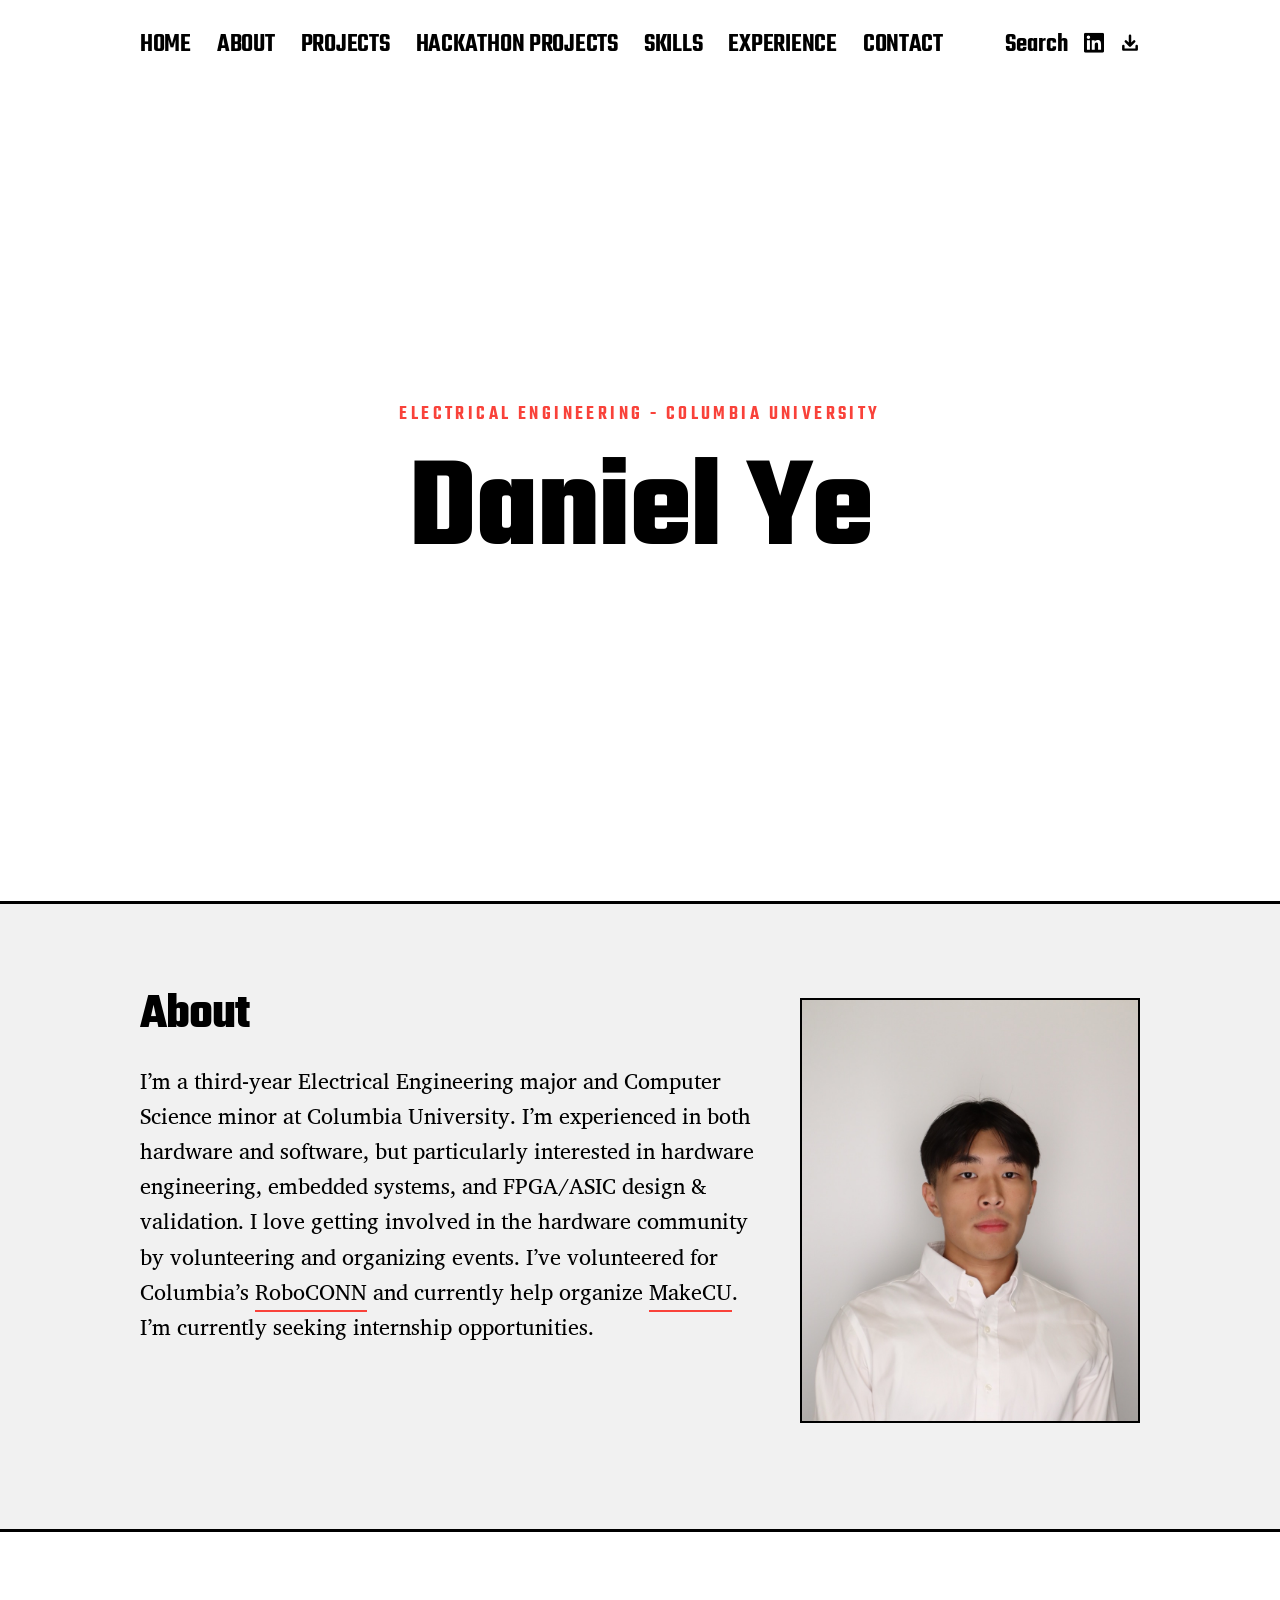
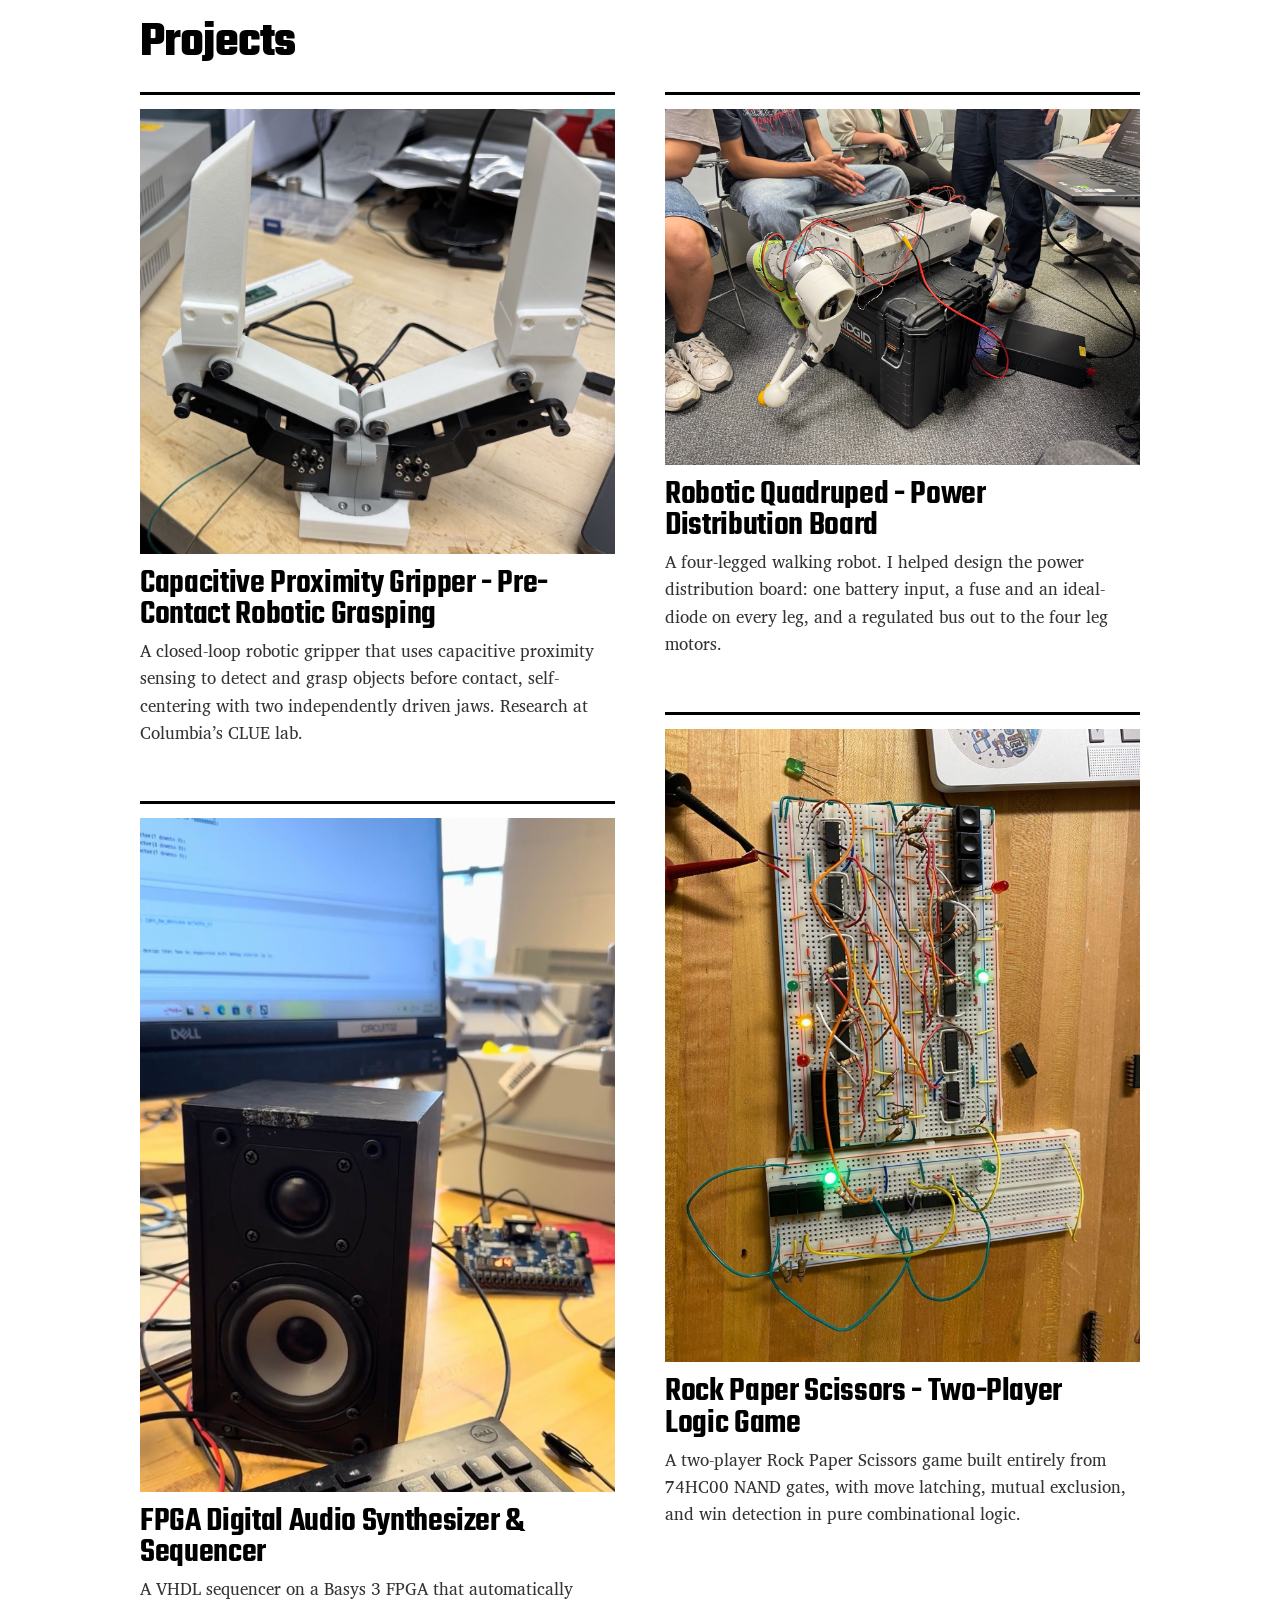
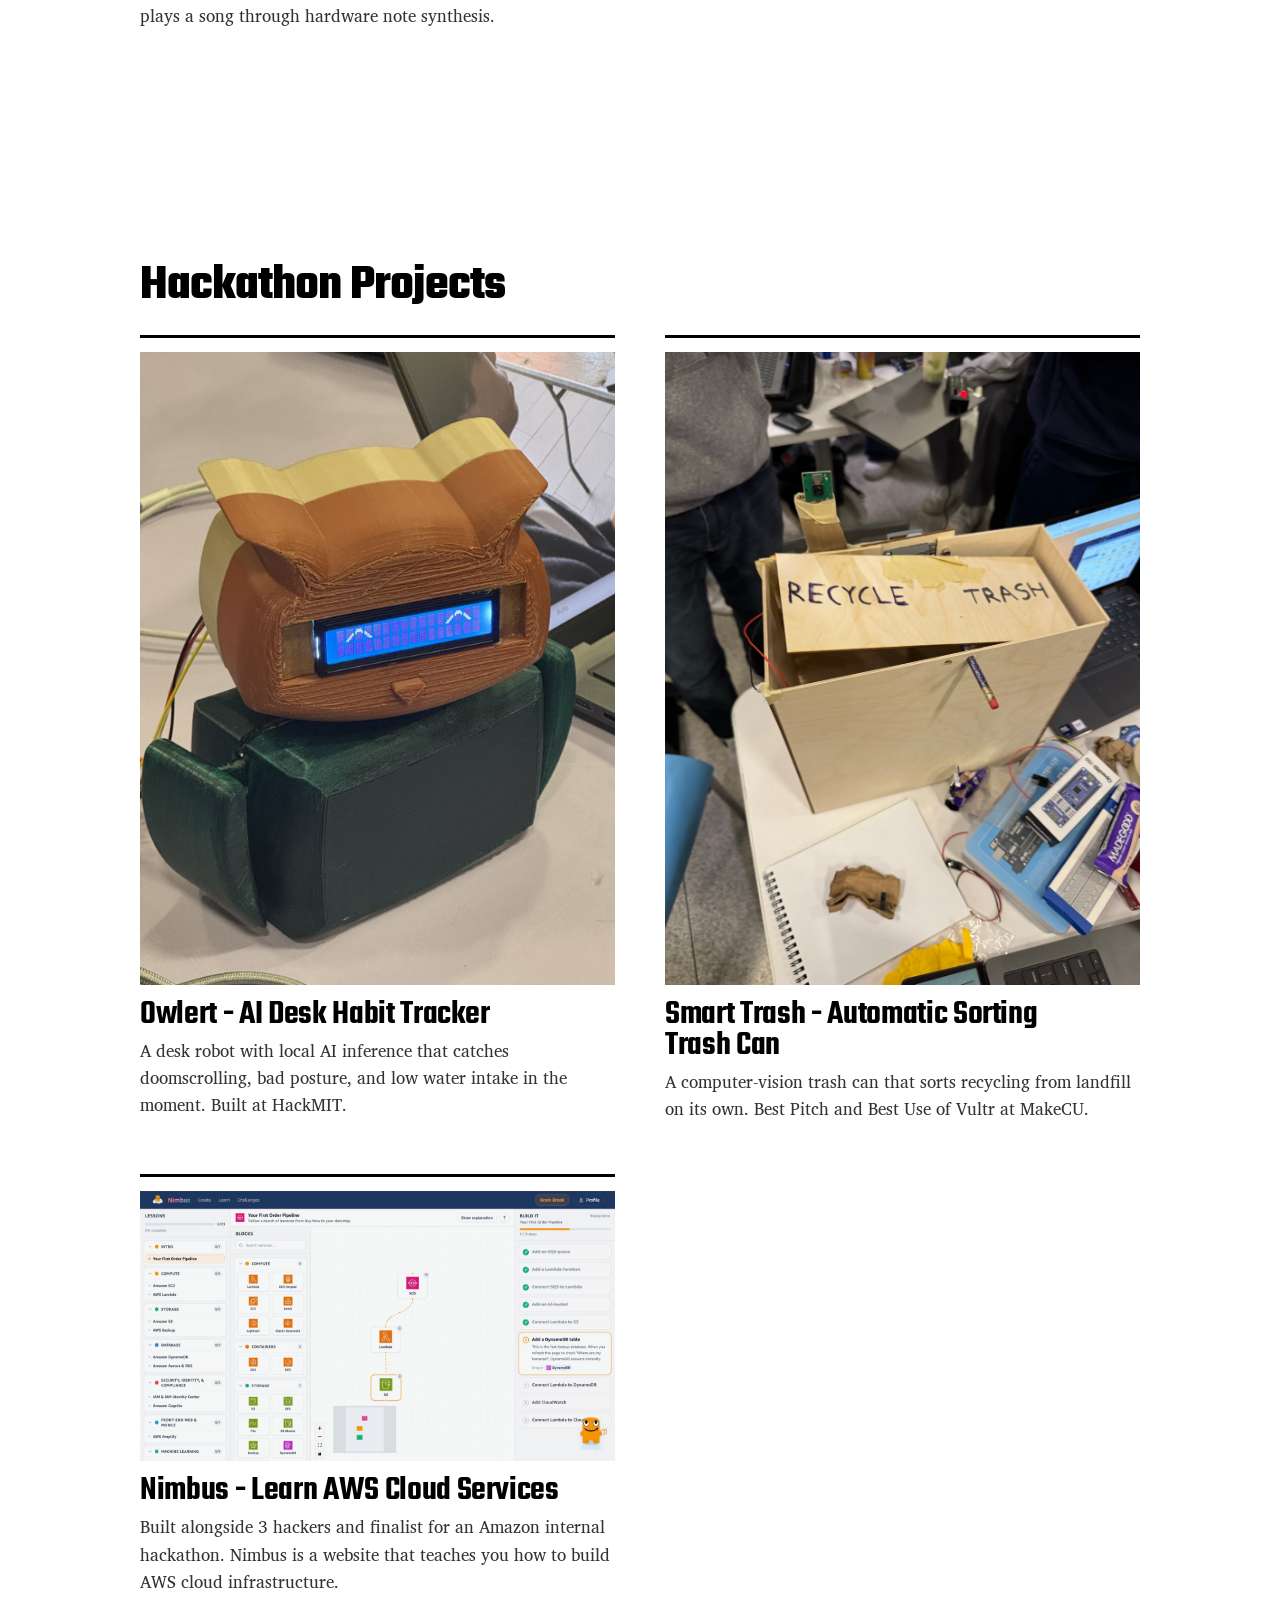
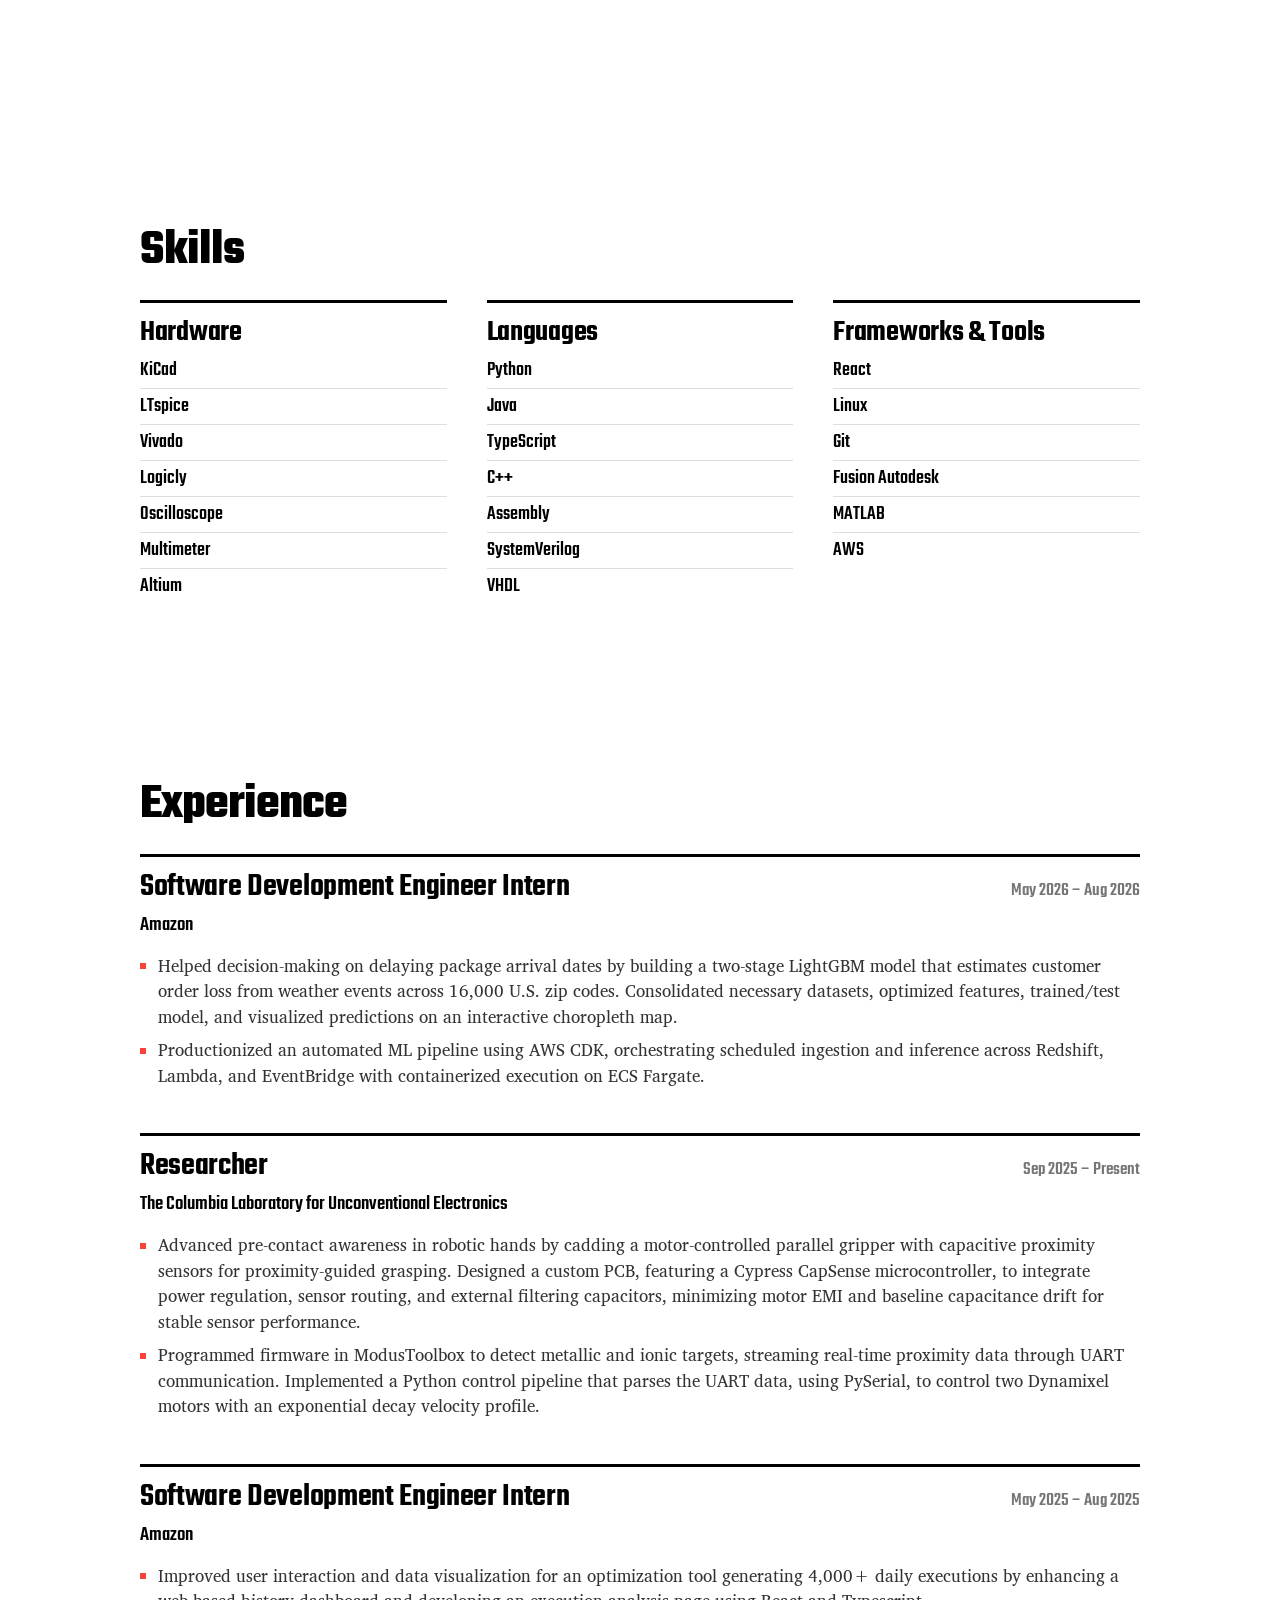
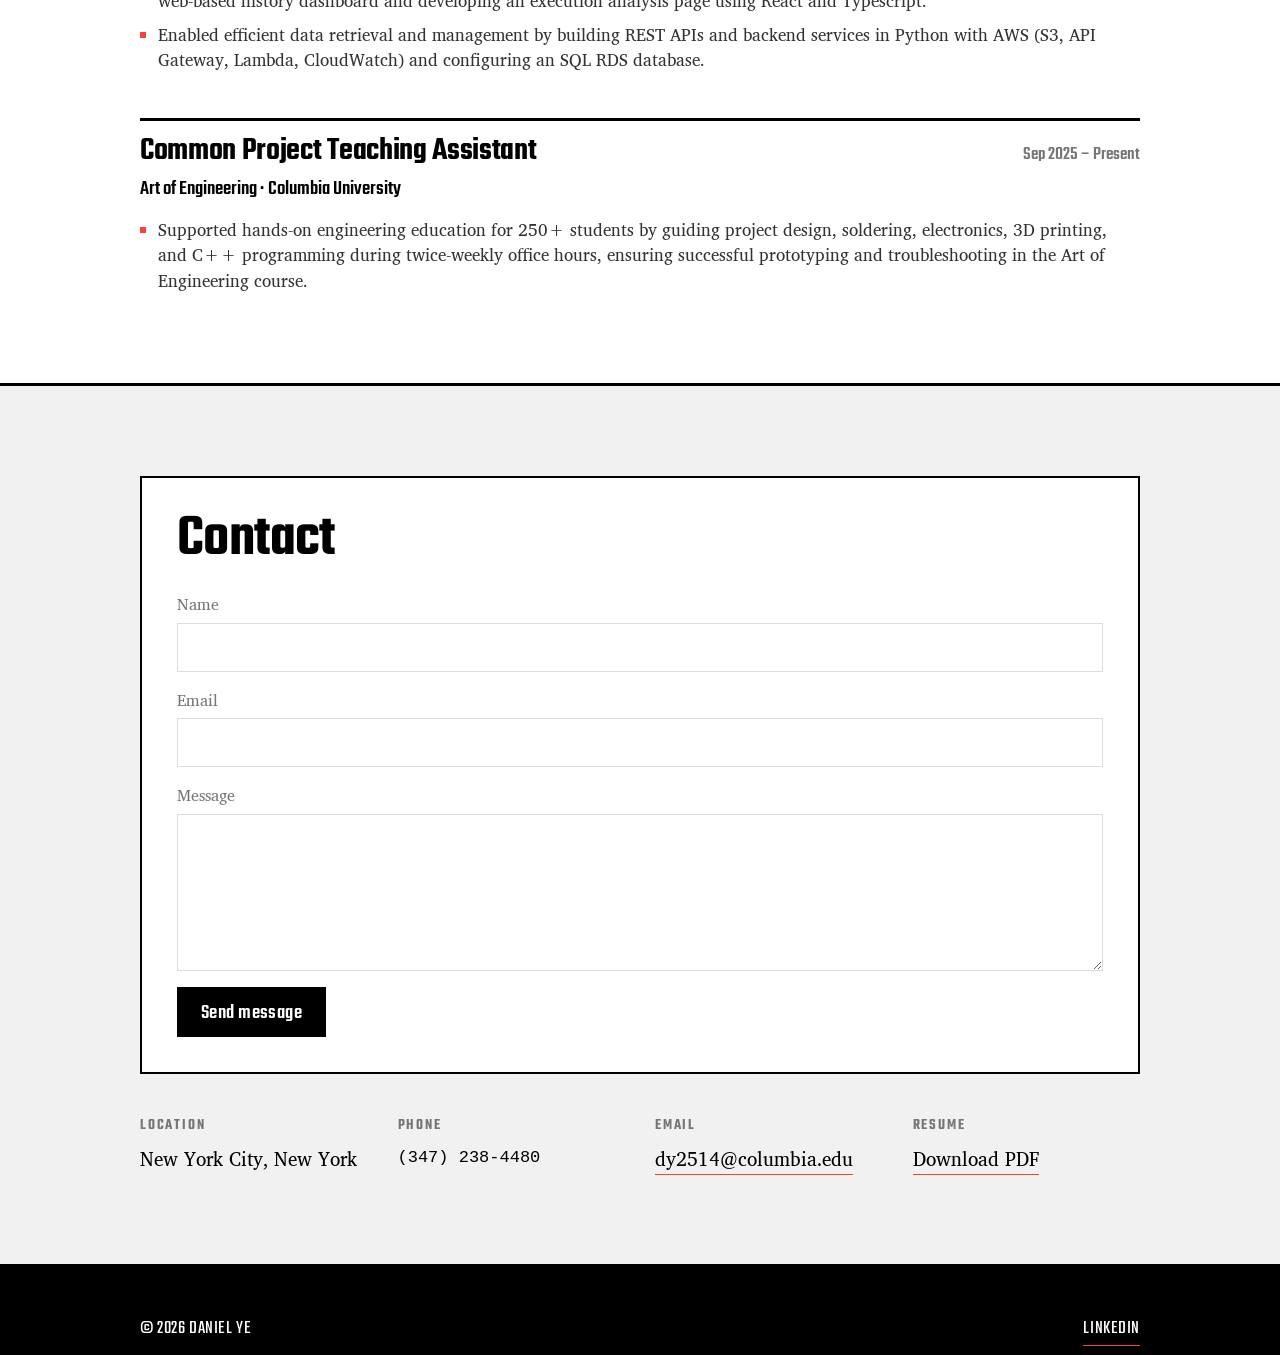
==== commit d4e68236: "Hackathon grid: Smart Trash to the right of Owlert, Nimbus below it" ====
--- a/index.html
+++ b/index.html
@@ -100,18 +100,18 @@
 						<p>A desk robot with local AI inference that catches doomscrolling, bad posture, and low water intake in the moment. Built at HackMIT.</p>
 					</a>
 				</article>
+				<article class="card card--colbreak">
+					<a href="projects/nimbus.html">
+						<img class="card-media" src="img/photo2.jpeg" alt="Nimbus interactive lesson builder" width="1400" height="798">
+						<h3>Nimbus - Learn AWS Cloud Services</h3>
+						<p>Built alongside 3 hackers and finalist for an Amazon internal hackathon. Nimbus is a website that teaches you how to build AWS cloud infrastructure.</p>
+					</a>
+				</article>
 				<article class="card">
 					<a href="projects/smart-trash.html">
 						<img class="card-media" src="img/smarttrash.jpeg" alt="The Smart Trash prototype bin" width="1400" height="1050">
 						<h3>Smart Trash - Automatic Sorting Trash Can</h3>
 						<p>A computer-vision trash can that sorts recycling from landfill on its own. Best Pitch and Best Use of Vultr at MakeCU.</p>
-					</a>
-				</article>
-				<article class="card">
-					<a href="projects/nimbus.html">
-						<img class="card-media" src="img/photo2.jpeg" alt="Nimbus interactive lesson builder" width="1400" height="798">
-						<h3>Nimbus - Learn AWS Cloud Services</h3>
-						<p>Built alongside 3 hackers and finalist for an Amazon internal hackathon. Nimbus is a website that teaches you how to build AWS cloud infrastructure.</p>
 					</a>
 				</article>
 			</div>
